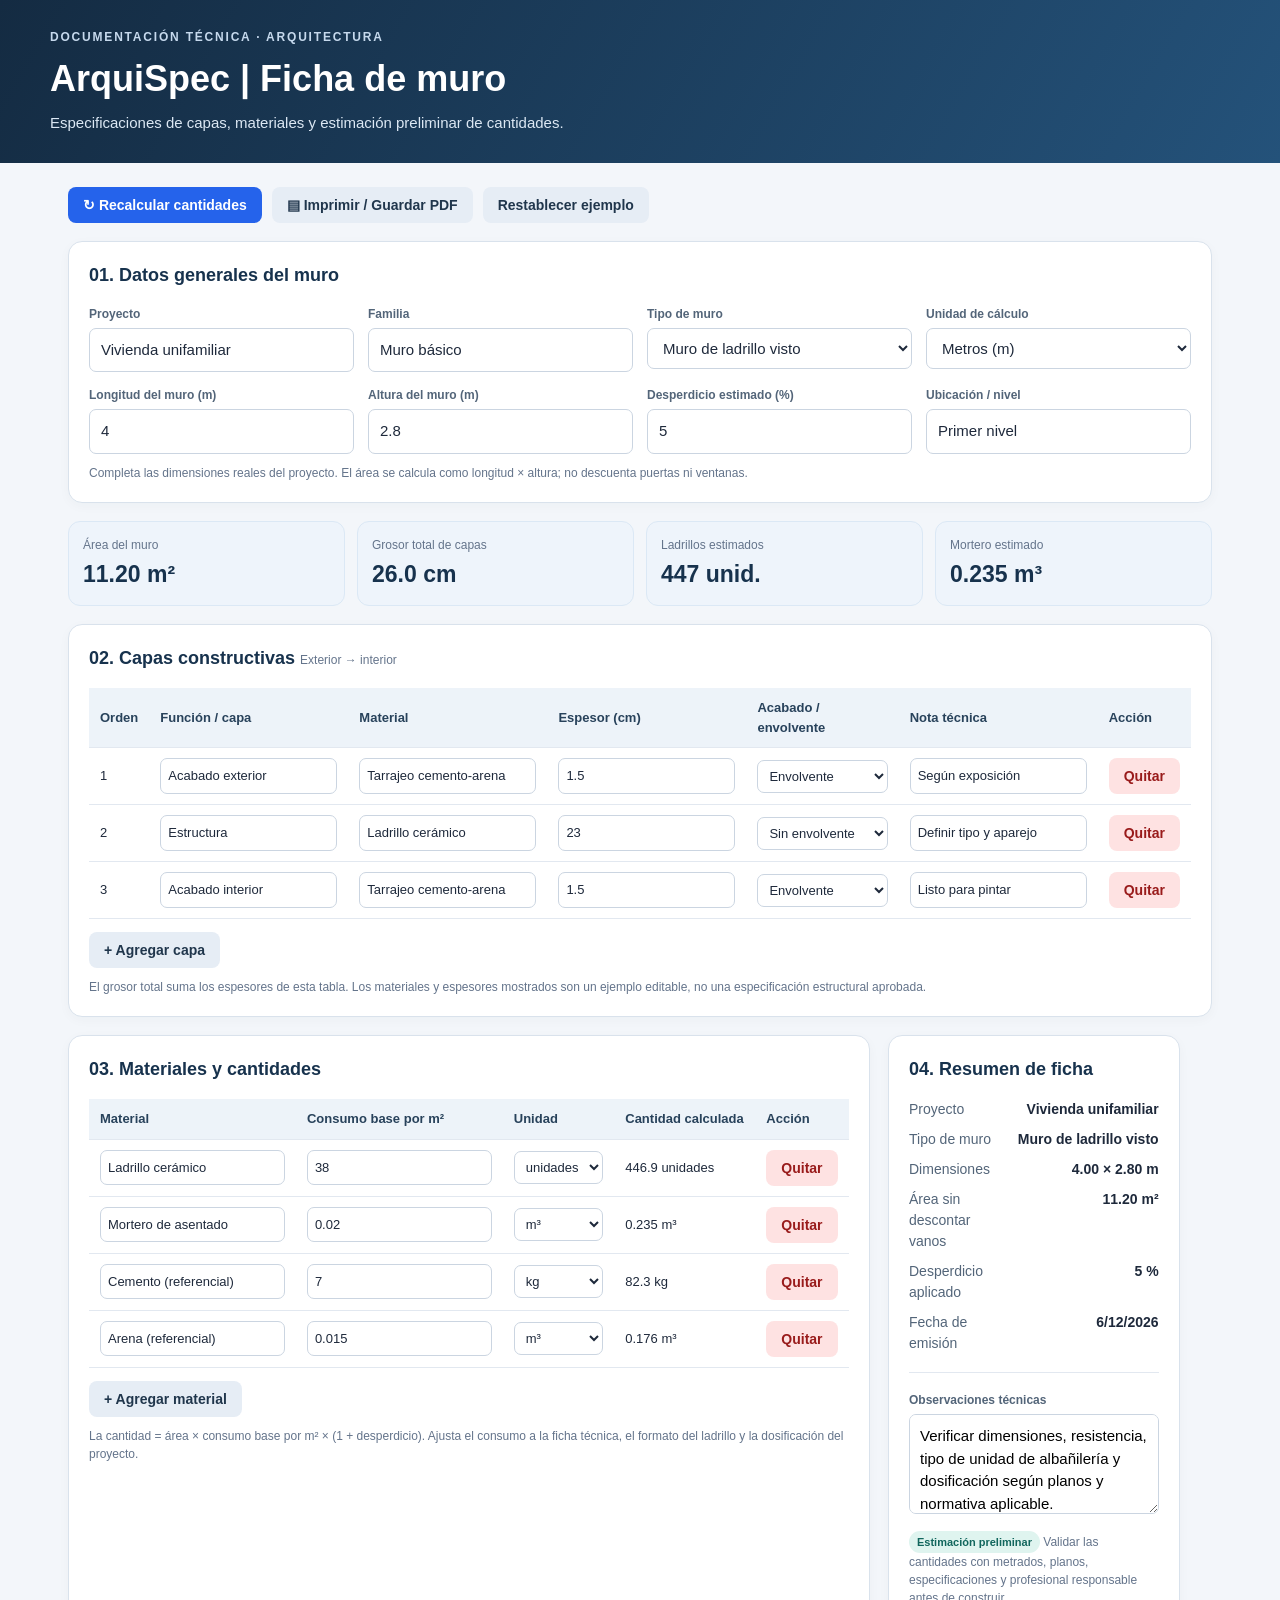
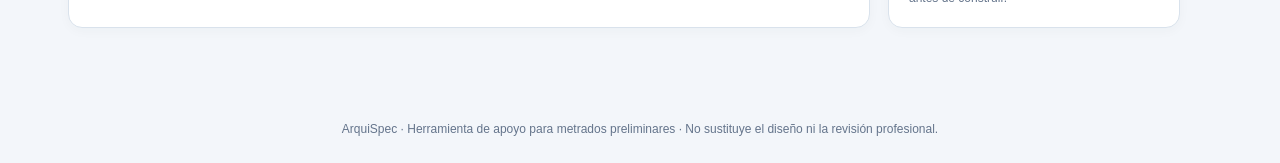
==== index.html @ f5bc6575 "index.html" ====
<!DOCTYPE html>
<html lang="es">
<head>
<meta charset="UTF-8">
<meta name="viewport" content="width=device-width, initial-scale=1.0">
<title>Ficha técnica de muros | ArquiSpec</title>
<style>
:root{--navy:#17324d;--blue:#2563eb;--pale:#eef4fb;--line:#d9e2ec;--ink:#1e293b;--muted:#64748b;--white:#fff;--green:#0f766e}
*{box-sizing:border-box}body{margin:0;background:#f3f6fa;color:var(--ink);font:15px/1.5 "Segoe UI",Arial,sans-serif}
header{background:linear-gradient(120deg,#142b42,#24527a);color:white;padding:28px max(22px,calc((100% - 1180px)/2));}
header .eyebrow{letter-spacing:.15em;text-transform:uppercase;font-size:12px;color:#c6d9ed;font-weight:700}
header h1{margin:6px 0;font-size:clamp(25px,4vw,36px)}header p{margin:0;color:#dce8f4}
main{max-width:1180px;margin:24px auto;padding:0 18px 40px}
.toolbar{display:flex;flex-wrap:wrap;gap:10px;margin-bottom:18px}
button{border:0;border-radius:8px;padding:10px 15px;font-weight:650;cursor:pointer;font-size:14px}
.primary{background:var(--blue);color:white}.secondary{background:#e6edf5;color:#20364c}.danger{background:#fee2e2;color:#991b1b}.toolbar button:hover{filter:brightness(.96)}
.panel{background:white;border:1px solid var(--line);border-radius:14px;padding:20px;margin-bottom:18px;box-shadow:0 3px 12px #18324d08}
.panel h2{font-size:18px;margin:0 0 16px;color:var(--navy)}.panel h2 small{font-size:12px;color:var(--muted);font-weight:500}
.fields{display:grid;grid-template-columns:repeat(4,minmax(0,1fr));gap:14px}
label{display:block;font-size:12px;font-weight:700;color:#536579;margin-bottom:5px}
input,select{width:100%;padding:10px 11px;border:1px solid #cbd5e1;border-radius:7px;background:white;color:var(--ink);font:inherit}
input:focus,select:focus{outline:2px solid #bfdbfe;border-color:var(--blue)}
.stats{display:grid;grid-template-columns:repeat(4,1fr);gap:12px;margin-bottom:18px}
.stat{background:var(--pale);border:1px solid #dbe8f5;border-radius:12px;padding:14px}.stat span{display:block;color:var(--muted);font-size:12px}.stat strong{display:block;font-size:23px;color:var(--navy);margin-top:3px}
.table-wrap{overflow-x:auto}table{border-collapse:collapse;width:100%;min-width:760px;font-size:13px}th{background:#edf3f9;color:#28425b;text-align:left;font-weight:700}th,td{padding:10px 11px;border-bottom:1px solid #e2e8f0;vertical-align:middle}tbody tr:hover{background:#f8fbff}td input,td select{min-width:85px;padding:7px;font-size:13px}.table-actions{display:flex;gap:8px;flex-wrap:wrap;margin-top:13px}
.note{font-size:12px;color:var(--muted);margin:10px 0 0}.tag{display:inline-block;border-radius:20px;background:#dff4ef;color:#11665d;padding:3px 8px;font-size:11px;font-weight:700}
.split{display:grid;grid-template-columns:1.1fr .9fr;gap:18px}.summary-list{display:grid;grid-template-columns:1fr auto;gap:9px 14px;font-size:14px}.summary-list div:nth-child(odd){color:#536579}.summary-list div:nth-child(even){font-weight:700;text-align:right}
footer{text-align:center;color:var(--muted);font-size:12px;padding:10px 0 25px}
@media(max-width:850px){.fields{grid-template-columns:repeat(2,minmax(0,1fr))}.stats{grid-template-columns:repeat(2,1fr)}.split{grid-template-columns:1fr}}
@media(max-width:480px){.fields{grid-template-columns:1fr}.panel{padding:15px}.stats{gap:8px}.stat strong{font-size:20px}}
@media print{body{background:white}.toolbar,.table-actions,.no-print,footer{display:none!important}main{margin:0;max-width:none;padding:0}.panel{box-shadow:none;break-inside:avoid;border-color:#bbb}.stats{grid-template-columns:repeat(4,1fr)}header{background:#17324d!important;-webkit-print-color-adjust:exact;print-color-adjust:exact}input,select{border:0;padding:0;appearance:none}.table-wrap{overflow:visible}table{min-width:0;font-size:10px}th,td{padding:6px}}
</style>
</head>
<body>
<header>
  <div class="eyebrow">Documentación técnica · Arquitectura</div>
  <h1>ArquiSpec | Ficha de muro</h1>
  <p>Especificaciones de capas, materiales y estimación preliminar de cantidades.</p>
</header>
<main>
  <div class="toolbar">
    <button class="primary" onclick="calcular()">↻ Recalcular cantidades</button>
    <button class="secondary" onclick="window.print()">▤ Imprimir / Guardar PDF</button>
    <button class="secondary" onclick="restablecer()">Restablecer ejemplo</button>
  </div>
  <section class="panel">
    <h2>01. Datos generales del muro</h2>
    <div class="fields">
      <div><label for="proyecto">Proyecto</label><input id="proyecto" value="Vivienda unifamiliar"></div>
      <div><label for="familia">Familia</label><input id="familia" value="Muro básico"></div>
      <div><label for="tipo">Tipo de muro</label><select id="tipo"><option>Muro de ladrillo visto</option><option>Muro de albañilería tarrajeado</option><option>Tabique interior</option><option>Muro de concreto armado</option><option>Drywall</option></select></div>
      <div><label for="unidad">Unidad de cálculo</label><select id="unidad"><option value="m">Metros (m)</option></select></div>
      <div><label for="largo">Longitud del muro (m)</label><input id="largo" type="number" min="0.1" step="0.1" value="4"></div>
      <div><label for="altura">Altura del muro (m)</label><input id="altura" type="number" min="0.1" step="0.1" value="2.8"></div>
      <div><label for="desperdicio">Desperdicio estimado (%)</label><input id="desperdicio" type="number" min="0" max="50" step="1" value="5"></div>
      <div><label for="ubicacion">Ubicación / nivel</label><input id="ubicacion" value="Primer nivel"></div>
    </div>
    <p class="note">Completa las dimensiones reales del proyecto. El área se calcula como longitud × altura; no descuenta puertas ni ventanas.</p>
  </section>
  <div class="stats">
    <div class="stat"><span>Área del muro</span><strong id="area">11.20 m²</strong></div>
    <div class="stat"><span>Grosor total de capas</span><strong id="grosor">26.0 cm</strong></div>
    <div class="stat"><span>Ladrillos estimados</span><strong id="ladrillos">— unid.</strong></div>
    <div class="stat"><span>Mortero estimado</span><strong id="mortero">— m³</strong></div>
  </div>
  <section class="panel">
    <h2>02. Capas constructivas <small>Exterior → interior</small></h2>
    <div class="table-wrap"><table id="capas">
      <thead><tr><th>Orden</th><th>Función / capa</th><th>Material</th><th>Espesor (cm)</th><th>Acabado / envolvente</th><th>Nota técnica</th><th class="no-print">Acción</th></tr></thead>
      <tbody>
        <tr><td>1</td><td><input value="Acabado exterior"></td><td><input value="Tarrajeo cemento-arena"></td><td><input class="espesor" type="number" min="0" step="0.1" value="1.5"></td><td><select><option>Envolvente</option><option>Sin envolvente</option></select></td><td><input value="Según exposición"></td><td class="no-print"><button class="danger" onclick="eliminarFila(this)">Quitar</button></td></tr>
        <tr><td>2</td><td><input value="Estructura"></td><td><input value="Ladrillo cerámico"></td><td><input class="espesor" type="number" min="0" step="0.1" value="23"></td><td><select><option>Sin envolvente</option><option>Envolvente</option></select></td><td><input value="Definir tipo y aparejo"></td><td class="no-print"><button class="danger" onclick="eliminarFila(this)">Quitar</button></td></tr>
        <tr><td>3</td><td><input value="Acabado interior"></td><td><input value="Tarrajeo cemento-arena"></td><td><input class="espesor" type="number" min="0" step="0.1" value="1.5"></td><td><select><option>Envolvente</option><option>Sin envolvente</option></select></td><td><input value="Listo para pintar"></td><td class="no-print"><button class="danger" onclick="eliminarFila(this)">Quitar</button></td></tr>
      </tbody>
    </table></div>
    <div class="table-actions no-print"><button class="secondary" onclick="agregarCapa()">+ Agregar capa</button></div>
    <p class="note">El grosor total suma los espesores de esta tabla. Los materiales y espesores mostrados son un ejemplo editable, no una especificación estructural aprobada.</p>
  </section>
  <div class="split">
    <section class="panel">
      <h2>03. Materiales y cantidades</h2>
      <div class="table-wrap"><table id="materiales">
        <thead><tr><th>Material</th><th>Consumo base por m²</th><th>Unidad</th><th>Cantidad calculada</th><th class="no-print">Acción</th></tr></thead>
        <tbody>
          <tr><td><input value="Ladrillo cerámico"></td><td><input class="consumo" type="number" min="0" step="0.1" value="38"></td><td><select><option>unidades</option><option>kg</option><option>bolsas</option><option>m³</option><option>litros</option></select></td><td class="cantidad">—</td><td class="no-print"><button class="danger" onclick="eliminarFila(this)">Quitar</button></td></tr>
          <tr><td><input value="Mortero de asentado"></td><td><input class="consumo" type="number" min="0" step="0.001" value="0.02"></td><td><select><option>m³</option><option>kg</option><option>bolsas</option><option>litros</option><option>unidades</option></select></td><td class="cantidad">—</td><td class="no-print"><button class="danger" onclick="eliminarFila(this)">Quitar</button></td></tr>
          <tr><td><input value="Cemento (referencial)"></td><td><input class="consumo" type="number" min="0" step="0.1" value="7"></td><td><select><option>kg</option><option>bolsas</option><option>m³</option><option>litros</option><option>unidades</option></select></td><td class="cantidad">—</td><td class="no-print"><button class="danger" onclick="eliminarFila(this)">Quitar</button></td></tr>
          <tr><td><input value="Arena (referencial)"></td><td><input class="consumo" type="number" min="0" step="0.001" value="0.015"></td><td><select><option>m³</option><option>kg</option><option>bolsas</option><option>litros</option><option>unidades</option></select></td><td class="cantidad">—</td><td class="no-print"><button class="danger" onclick="eliminarFila(this)">Quitar</button></td></tr>
        </tbody>
      </table></div>
      <div class="table-actions no-print"><button class="secondary" onclick="agregarMaterial()">+ Agregar material</button></div>
      <p class="note">La cantidad = área × consumo base por m² × (1 + desperdicio). Ajusta el consumo a la ficha técnica, el formato del ladrillo y la dosificación del proyecto.</p>
    </section>
    <section class="panel">
      <h2>04. Resumen de ficha</h2>
      <div class="summary-list">
        <div>Proyecto</div><div id="resProyecto">Vivienda unifamiliar</div>
        <div>Tipo de muro</div><div id="resTipo">Muro de ladrillo visto</div>
        <div>Dimensiones</div><div id="resDim">4.00 × 2.80 m</div>
        <div>Área sin descontar vanos</div><div id="resArea">11.20 m²</div>
        <div>Desperdicio aplicado</div><div id="resDesperdicio">5 %</div>
        <div>Fecha de emisión</div><div id="fecha"></div>
      </div>
      <hr style="border:0;border-top:1px solid #e2e8f0;margin:18px 0">
      <label for="observaciones">Observaciones técnicas</label>
      <textarea id="observaciones" style="width:100%;min-height:100px;padding:10px;border:1px solid #cbd5e1;border-radius:7px;font:inherit" placeholder="Normativa aplicable, resistencia, juntas, acabado, detalles...">Verificar dimensiones, resistencia, tipo de unidad de albañilería y dosificación según planos y normativa aplicable.</textarea>
      <p class="note"><span class="tag">Estimación preliminar</span> Validar las cantidades con metrados, planos, especificaciones y profesional responsable antes de construir.</p>
    </section>
  </div>
</main>
<footer>ArquiSpec · Herramienta de apoyo para metrados preliminares · No sustituye el diseño ni la revisión profesional.</footer>
<script>
function num(id){return Math.max(0,Number(document.getElementById(id).value)||0)}
function fmt(n,d=2){return n.toLocaleString('es-PE',{minimumFractionDigits:d,maximumFractionDigits:d})}
function calcular(){
 const area=num('largo')*num('altura'), desperdicio=num('desperdicio')/100;
 let grosor=0;document.querySelectorAll('#capas .espesor').forEach(e=>grosor+=Math.max(0,Number(e.value)||0));
 document.getElementById('area').textContent=fmt(area)+' m²';
 document.getElementById('grosor').textContent=fmt(grosor,1)+' cm';
 document.querySelectorAll('#materiales tbody tr').forEach(tr=>{
   const consumo=Math.max(0,Number(tr.querySelector('.consumo')?.value)||0);
   const cantidad=area*consumo*(1+desperdicio);
   tr.querySelector('.cantidad').textContent=fmt(cantidad,consumo<1?3:1)+' '+tr.querySelector('select').value;
 });
 const ladrillosRow=[...document.querySelectorAll('#materiales tbody tr')].find(tr=>/ladrillo/i.test(tr.querySelector('td input')?.value||''));
 const morteroRow=[...document.querySelectorAll('#materiales tbody tr')].find(tr=>/mortero/i.test(tr.querySelector('td input')?.value||''));
 document.getElementById('ladrillos').textContent=ladrillosRow?fmt(area*(Number(ladrillosRow.querySelector('.consumo').value)||0)*(1+desperdicio),0)+' unid.':'— unid.';
 document.getElementById('mortero').textContent=morteroRow?fmt(area*(Number(morteroRow.querySelector('.consumo').value)||0)*(1+desperdicio),3)+' m³':'— m³';
 document.getElementById('resProyecto').textContent=document.getElementById('proyecto').value||'—';
 document.getElementById('resTipo').textContent=document.getElementById('tipo').value;
 document.getElementById('resDim').textContent=fmt(num('largo'))+' × '+fmt(num('altura'))+' m';
 document.getElementById('resArea').textContent=fmt(area)+' m²';
 document.getElementById('resDesperdicio').textContent=fmt(desperdicio*100,0)+' %';
 renumerar();
}
function renumerar(){document.querySelectorAll('#capas tbody tr').forEach((tr,i)=>tr.cells[0].textContent=i+1)}
function eliminarFila(btn){const tr=btn.closest('tr');const tbody=tr.parentElement;if(tbody.rows.length>1){tr.remove();calcular()}else alert('Debe quedar al menos una fila.')}
function agregarCapa(){
 const tr=document.createElement('tr');
 tr.innerHTML='<td></td><td><input value="Nueva capa"></td><td><input value="Especificar material"></td><td><input class="espesor" type="number" min="0" step="0.1" value="1"></td><td><select><option>Sin envolvente</option><option>Envolvente</option></select></td><td><input value="Añadir observación"></td><td class="no-print"><button class="danger" onclick="eliminarFila(this)">Quitar</button></td>';
 document.querySelector('#capas tbody').appendChild(tr);calcular()
}
function agregarMaterial(){
 const tr=document.createElement('tr');
 tr.innerHTML='<td><input value="Nuevo material"></td><td><input class="consumo" type="number" min="0" step="0.001" value="0"></td><td><select><option>unidades</option><option>kg</option><option>bolsas</option><option>m³</option><option>litros</option></select></td><td class="cantidad">—</td><td class="no-print"><button class="danger" onclick="eliminarFila(this)">Quitar</button></td>';
 document.querySelector('#materiales tbody').appendChild(tr);calcular()
}
function restablecer(){if(confirm('¿Restablecer los valores iniciales de esta ficha?'))location.reload()}
document.querySelectorAll('input,select,textarea').forEach(el=>el.addEventListener('input',calcular));
document.getElementById('fecha').textContent=new Date().toLocaleDateString('es-PE');
calcular();
</script>
</body>
</html>
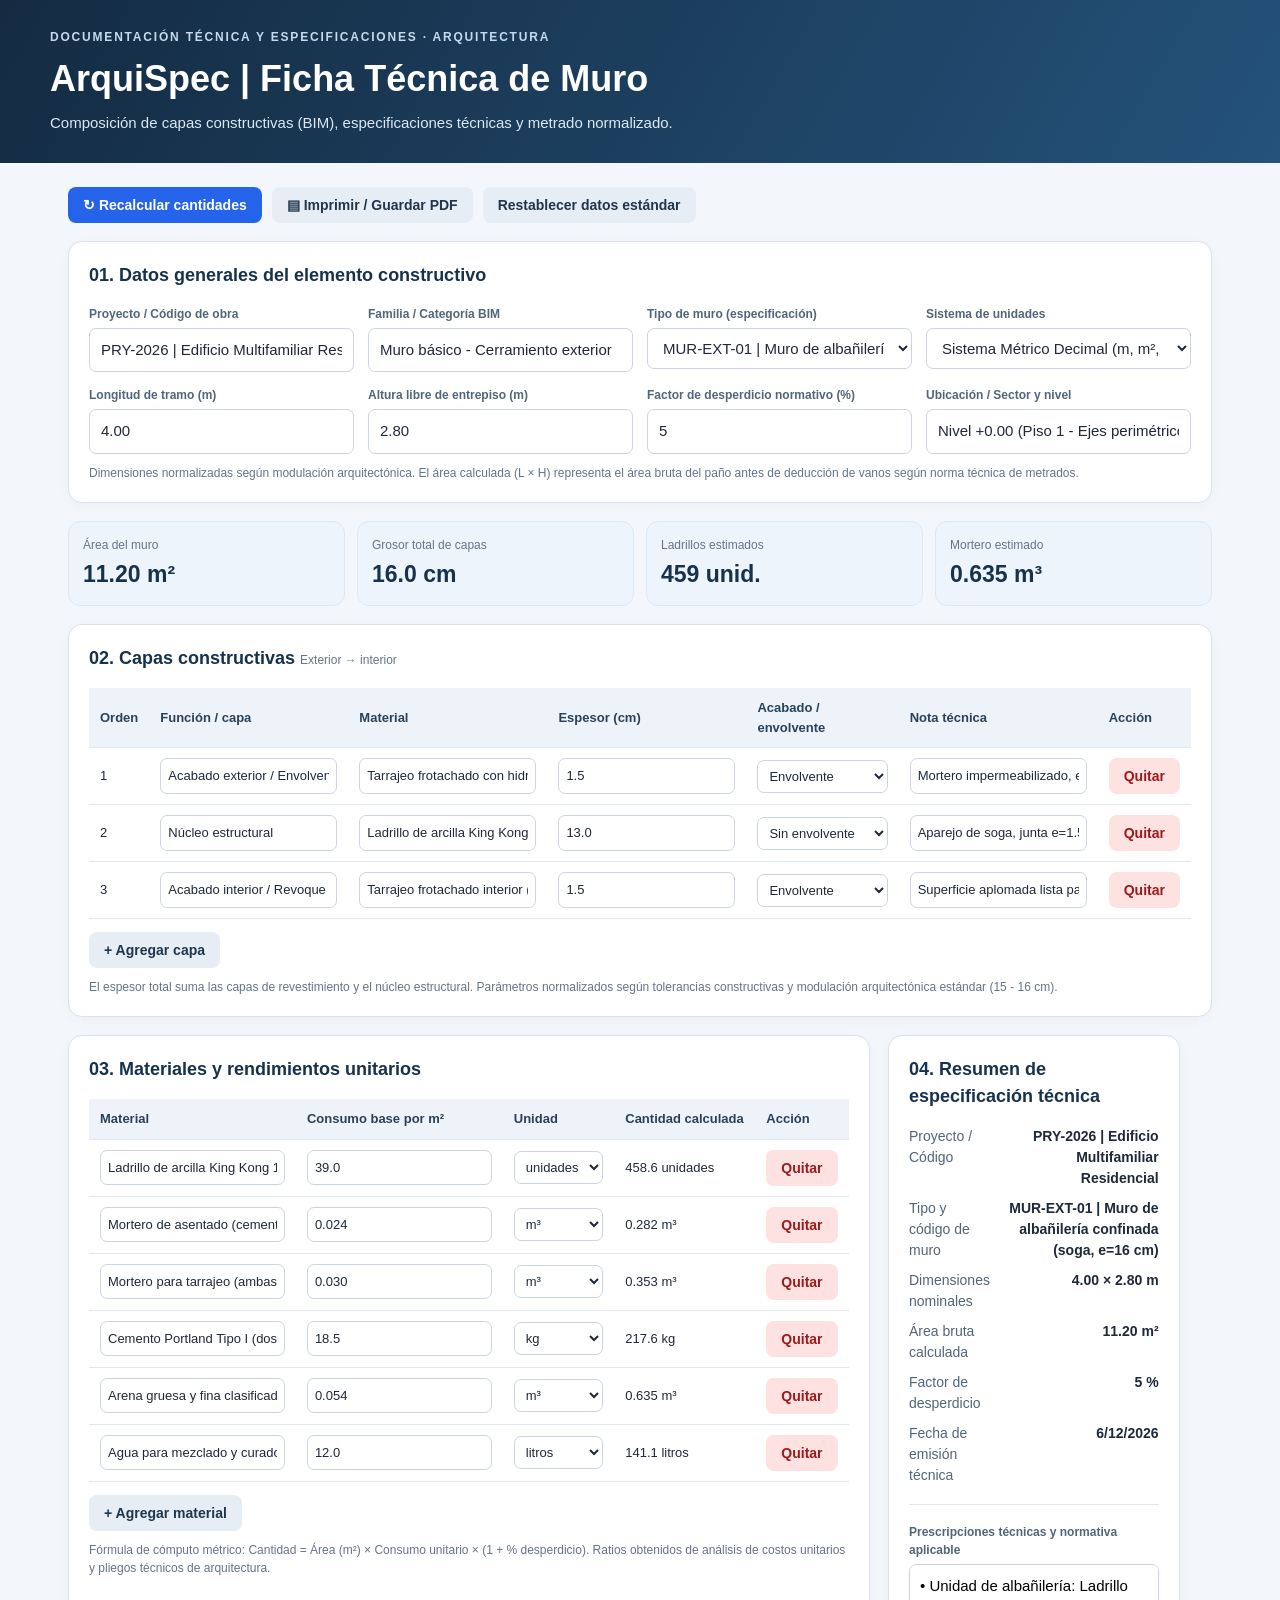
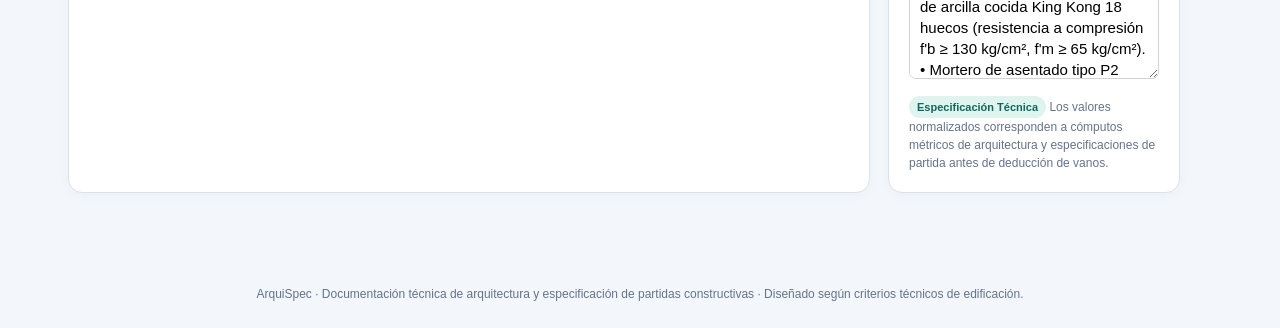
==== commit 9c07a05c: "Add files via upload" ====
--- a/index.html
+++ b/index.html
@@ -3,7 +3,7 @@
 <head>
 <meta charset="UTF-8">
 <meta name="viewport" content="width=device-width, initial-scale=1.0">
-<title>Ficha técnica de muros | ArquiSpec</title>
+<title>Ficha Técnica de Muros | ArquiSpec</title>
 <style>
 :root{--navy:#17324d;--blue:#2563eb;--pale:#eef4fb;--line:#d9e2ec;--ink:#1e293b;--muted:#64748b;--white:#fff;--green:#0f766e}
 *{box-sizing:border-box}body{margin:0;background:#f3f6fa;color:var(--ink);font:15px/1.5 "Segoe UI",Arial,sans-serif}
@@ -33,82 +33,95 @@
 </head>
 <body>
 <header>
-  <div class="eyebrow">Documentación técnica · Arquitectura</div>
-  <h1>ArquiSpec | Ficha de muro</h1>
-  <p>Especificaciones de capas, materiales y estimación preliminar de cantidades.</p>
+  <div class="eyebrow">Documentación técnica y especificaciones · Arquitectura</div>
+  <h1>ArquiSpec | Ficha Técnica de Muro</h1>
+  <p>Composición de capas constructivas (BIM), especificaciones técnicas y metrado normalizado.</p>
 </header>
 <main>
   <div class="toolbar">
     <button class="primary" onclick="calcular()">↻ Recalcular cantidades</button>
     <button class="secondary" onclick="window.print()">▤ Imprimir / Guardar PDF</button>
-    <button class="secondary" onclick="restablecer()">Restablecer ejemplo</button>
+    <button class="secondary" onclick="restablecer()">Restablecer datos estándar</button>
   </div>
   <section class="panel">
-    <h2>01. Datos generales del muro</h2>
+    <h2>01. Datos generales del elemento constructivo</h2>
     <div class="fields">
-      <div><label for="proyecto">Proyecto</label><input id="proyecto" value="Vivienda unifamiliar"></div>
-      <div><label for="familia">Familia</label><input id="familia" value="Muro básico"></div>
-      <div><label for="tipo">Tipo de muro</label><select id="tipo"><option>Muro de ladrillo visto</option><option>Muro de albañilería tarrajeado</option><option>Tabique interior</option><option>Muro de concreto armado</option><option>Drywall</option></select></div>
-      <div><label for="unidad">Unidad de cálculo</label><select id="unidad"><option value="m">Metros (m)</option></select></div>
-      <div><label for="largo">Longitud del muro (m)</label><input id="largo" type="number" min="0.1" step="0.1" value="4"></div>
-      <div><label for="altura">Altura del muro (m)</label><input id="altura" type="number" min="0.1" step="0.1" value="2.8"></div>
-      <div><label for="desperdicio">Desperdicio estimado (%)</label><input id="desperdicio" type="number" min="0" max="50" step="1" value="5"></div>
-      <div><label for="ubicacion">Ubicación / nivel</label><input id="ubicacion" value="Primer nivel"></div>
+      <div><label for="proyecto">Proyecto / Código de obra</label><input id="proyecto" value="PRY-2026 | Edificio Multifamiliar Residencial"></div>
+      <div><label for="familia">Familia / Categoría BIM</label><input id="familia" value="Muro básico - Cerramiento exterior"></div>
+      <div><label for="tipo">Tipo de muro (especificación)</label><select id="tipo">
+        <option value="MUR-EXT-01 | Muro de albañilería confinada (soga, e=16 cm)" selected>MUR-EXT-01 | Muro de albañilería confinada (soga, e=16 cm)</option>
+        <option value="MUR-EXT-02 | Muro de albañilería confinada (cabeza, e=27 cm)">MUR-EXT-02 | Muro de albañilería confinada (cabeza, e=27 cm)</option>
+        <option value="MUR-INT-01 | Tabique interior tarrajeado (soga, e=15 cm)">MUR-INT-01 | Tabique interior tarrajeado (soga, e=15 cm)</option>
+        <option value="MUR-DRY-01 | Tabique Drywall doble placa ST (e=10 cm)">MUR-DRY-01 | Tabique Drywall doble placa ST (e=10 cm)</option>
+        <option value="MUR-CON-01 | Placa de concreto armado estructural (e=20 cm)">MUR-CON-01 | Placa de concreto armado estructural (e=20 cm)</option>
+        <option value="MUR-CAR-01 | Muro perimétrico caravista (e=15 cm)">MUR-CAR-01 | Muro perimétrico caravista (e=15 cm)</option>
+      </select></div>
+      <div><label for="unidad">Sistema de unidades</label><select id="unidad"><option value="m">Sistema Métrico Decimal (m, m², m³)</option></select></div>
+      <div><label for="largo">Longitud de tramo (m)</label><input id="largo" type="number" min="0.1" step="0.1" value="4.00"></div>
+      <div><label for="altura">Altura libre de entrepiso (m)</label><input id="altura" type="number" min="0.1" step="0.1" value="2.80"></div>
+      <div><label for="desperdicio">Factor de desperdicio normativo (%)</label><input id="desperdicio" type="number" min="0" max="50" step="1" value="5"></div>
+      <div><label for="ubicacion">Ubicación / Sector y nivel</label><input id="ubicacion" value="Nivel +0.00 (Piso 1 - Ejes perimétricos A-B / 1-4)"></div>
     </div>
-    <p class="note">Completa las dimensiones reales del proyecto. El área se calcula como longitud × altura; no descuenta puertas ni ventanas.</p>
+    <p class="note">Dimensiones normalizadas según modulación arquitectónica. El área calculada (L × H) representa el área bruta del paño antes de deducción de vanos según norma técnica de metrados.</p>
   </section>
   <div class="stats">
     <div class="stat"><span>Área del muro</span><strong id="area">11.20 m²</strong></div>
-    <div class="stat"><span>Grosor total de capas</span><strong id="grosor">26.0 cm</strong></div>
-    <div class="stat"><span>Ladrillos estimados</span><strong id="ladrillos">— unid.</strong></div>
-    <div class="stat"><span>Mortero estimado</span><strong id="mortero">— m³</strong></div>
+    <div class="stat"><span>Grosor total de capas</span><strong id="grosor">16.0 cm</strong></div>
+    <div class="stat"><span>Ladrillos estimados</span><strong id="ladrillos">459 unid.</strong></div>
+    <div class="stat"><span>Mortero estimado</span><strong id="mortero">0.635 m³</strong></div>
   </div>
   <section class="panel">
     <h2>02. Capas constructivas <small>Exterior → interior</small></h2>
     <div class="table-wrap"><table id="capas">
       <thead><tr><th>Orden</th><th>Función / capa</th><th>Material</th><th>Espesor (cm)</th><th>Acabado / envolvente</th><th>Nota técnica</th><th class="no-print">Acción</th></tr></thead>
       <tbody>
-        <tr><td>1</td><td><input value="Acabado exterior"></td><td><input value="Tarrajeo cemento-arena"></td><td><input class="espesor" type="number" min="0" step="0.1" value="1.5"></td><td><select><option>Envolvente</option><option>Sin envolvente</option></select></td><td><input value="Según exposición"></td><td class="no-print"><button class="danger" onclick="eliminarFila(this)">Quitar</button></td></tr>
-        <tr><td>2</td><td><input value="Estructura"></td><td><input value="Ladrillo cerámico"></td><td><input class="espesor" type="number" min="0" step="0.1" value="23"></td><td><select><option>Sin envolvente</option><option>Envolvente</option></select></td><td><input value="Definir tipo y aparejo"></td><td class="no-print"><button class="danger" onclick="eliminarFila(this)">Quitar</button></td></tr>
-        <tr><td>3</td><td><input value="Acabado interior"></td><td><input value="Tarrajeo cemento-arena"></td><td><input class="espesor" type="number" min="0" step="0.1" value="1.5"></td><td><select><option>Envolvente</option><option>Sin envolvente</option></select></td><td><input value="Listo para pintar"></td><td class="no-print"><button class="danger" onclick="eliminarFila(this)">Quitar</button></td></tr>
+        <tr><td>1</td><td><input value="Acabado exterior / Envolvente"></td><td><input value="Tarrajeo frotachado con hidrófugo (1:4)"></td><td><input class="espesor" type="number" min="0" step="0.1" value="1.5"></td><td><select><option selected>Envolvente</option><option>Sin envolvente</option></select></td><td><input value="Mortero impermeabilizado, e=1.5 cm"></td><td class="no-print"><button class="danger" onclick="eliminarFila(this)">Quitar</button></td></tr>
+        <tr><td>2</td><td><input value="Núcleo estructural"></td><td><input value="Ladrillo de arcilla King Kong 18H (9×13×24)"></td><td><input class="espesor" type="number" min="0" step="0.1" value="13.0"></td><td><select><option selected>Sin envolvente</option><option>Envolvente</option></select></td><td><input value="Aparejo de soga, junta e=1.5 cm (NTE E.070)"></td><td class="no-print"><button class="danger" onclick="eliminarFila(this)">Quitar</button></td></tr>
+        <tr><td>3</td><td><input value="Acabado interior / Revoque"></td><td><input value="Tarrajeo frotachado interior (1:5)"></td><td><input class="espesor" type="number" min="0" step="0.1" value="1.5"></td><td><select><option selected>Envolvente</option><option>Sin envolvente</option></select></td><td><input value="Superficie aplomada lista para empaste"></td><td class="no-print"><button class="danger" onclick="eliminarFila(this)">Quitar</button></td></tr>
       </tbody>
     </table></div>
     <div class="table-actions no-print"><button class="secondary" onclick="agregarCapa()">+ Agregar capa</button></div>
-    <p class="note">El grosor total suma los espesores de esta tabla. Los materiales y espesores mostrados son un ejemplo editable, no una especificación estructural aprobada.</p>
+    <p class="note">El espesor total suma las capas de revestimiento y el núcleo estructural. Parámetros normalizados según tolerancias constructivas y modulación arquitectónica estándar (15 - 16 cm).</p>
   </section>
   <div class="split">
     <section class="panel">
-      <h2>03. Materiales y cantidades</h2>
+      <h2>03. Materiales y rendimientos unitarios</h2>
       <div class="table-wrap"><table id="materiales">
         <thead><tr><th>Material</th><th>Consumo base por m²</th><th>Unidad</th><th>Cantidad calculada</th><th class="no-print">Acción</th></tr></thead>
         <tbody>
-          <tr><td><input value="Ladrillo cerámico"></td><td><input class="consumo" type="number" min="0" step="0.1" value="38"></td><td><select><option>unidades</option><option>kg</option><option>bolsas</option><option>m³</option><option>litros</option></select></td><td class="cantidad">—</td><td class="no-print"><button class="danger" onclick="eliminarFila(this)">Quitar</button></td></tr>
-          <tr><td><input value="Mortero de asentado"></td><td><input class="consumo" type="number" min="0" step="0.001" value="0.02"></td><td><select><option>m³</option><option>kg</option><option>bolsas</option><option>litros</option><option>unidades</option></select></td><td class="cantidad">—</td><td class="no-print"><button class="danger" onclick="eliminarFila(this)">Quitar</button></td></tr>
-          <tr><td><input value="Cemento (referencial)"></td><td><input class="consumo" type="number" min="0" step="0.1" value="7"></td><td><select><option>kg</option><option>bolsas</option><option>m³</option><option>litros</option><option>unidades</option></select></td><td class="cantidad">—</td><td class="no-print"><button class="danger" onclick="eliminarFila(this)">Quitar</button></td></tr>
-          <tr><td><input value="Arena (referencial)"></td><td><input class="consumo" type="number" min="0" step="0.001" value="0.015"></td><td><select><option>m³</option><option>kg</option><option>bolsas</option><option>litros</option><option>unidades</option></select></td><td class="cantidad">—</td><td class="no-print"><button class="danger" onclick="eliminarFila(this)">Quitar</button></td></tr>
+          <tr><td><input value="Ladrillo de arcilla King Kong 18H (9×13×24 cm)"></td><td><input class="consumo" type="number" min="0" step="0.1" value="39.0"></td><td><select><option selected>unidades</option><option>kg</option><option>bolsas</option><option>m³</option><option>litros</option></select></td><td class="cantidad">—</td><td class="no-print"><button class="danger" onclick="eliminarFila(this)">Quitar</button></td></tr>
+          <tr><td><input value="Mortero de asentado (cemento-arena 1:4)"></td><td><input class="consumo" type="number" min="0" step="0.001" value="0.024"></td><td><select><option selected>m³</option><option>kg</option><option>bolsas</option><option>litros</option><option>unidades</option></select></td><td class="cantidad">—</td><td class="no-print"><button class="danger" onclick="eliminarFila(this)">Quitar</button></td></tr>
+          <tr><td><input value="Mortero para tarrajeo (ambas caras, e=1.5 cm)"></td><td><input class="consumo" type="number" min="0" step="0.001" value="0.030"></td><td><select><option selected>m³</option><option>kg</option><option>bolsas</option><option>litros</option><option>unidades</option></select></td><td class="cantidad">—</td><td class="no-print"><button class="danger" onclick="eliminarFila(this)">Quitar</button></td></tr>
+          <tr><td><input value="Cemento Portland Tipo I (dosificación combinada)"></td><td><input class="consumo" type="number" min="0" step="0.1" value="18.5"></td><td><select><option selected>kg</option><option>bolsas</option><option>m³</option><option>litros</option><option>unidades</option></select></td><td class="cantidad">—</td><td class="no-print"><button class="danger" onclick="eliminarFila(this)">Quitar</button></td></tr>
+          <tr><td><input value="Arena gruesa y fina clasificada"></td><td><input class="consumo" type="number" min="0" step="0.001" value="0.054"></td><td><select><option selected>m³</option><option>kg</option><option>bolsas</option><option>litros</option><option>unidades</option></select></td><td class="cantidad">—</td><td class="no-print"><button class="danger" onclick="eliminarFila(this)">Quitar</button></td></tr>
+          <tr><td><input value="Agua para mezclado y curado técnico"></td><td><input class="consumo" type="number" min="0" step="0.1" value="12.0"></td><td><select><option selected>litros</option><option>m³</option><option>kg</option><option>bolsas</option><option>unidades</option></select></td><td class="cantidad">—</td><td class="no-print"><button class="danger" onclick="eliminarFila(this)">Quitar</button></td></tr>
         </tbody>
       </table></div>
       <div class="table-actions no-print"><button class="secondary" onclick="agregarMaterial()">+ Agregar material</button></div>
-      <p class="note">La cantidad = área × consumo base por m² × (1 + desperdicio). Ajusta el consumo a la ficha técnica, el formato del ladrillo y la dosificación del proyecto.</p>
+      <p class="note">Fórmula de cómputo métrico: Cantidad = Área (m²) × Consumo unitario × (1 + % desperdicio). Ratios obtenidos de análisis de costos unitarios y pliegos técnicos de arquitectura.</p>
     </section>
     <section class="panel">
-      <h2>04. Resumen de ficha</h2>
+      <h2>04. Resumen de especificación técnica</h2>
       <div class="summary-list">
-        <div>Proyecto</div><div id="resProyecto">Vivienda unifamiliar</div>
-        <div>Tipo de muro</div><div id="resTipo">Muro de ladrillo visto</div>
-        <div>Dimensiones</div><div id="resDim">4.00 × 2.80 m</div>
-        <div>Área sin descontar vanos</div><div id="resArea">11.20 m²</div>
-        <div>Desperdicio aplicado</div><div id="resDesperdicio">5 %</div>
-        <div>Fecha de emisión</div><div id="fecha"></div>
+        <div>Proyecto / Código</div><div id="resProyecto">PRY-2026 | Edificio Multifamiliar Residencial</div>
+        <div>Tipo y código de muro</div><div id="resTipo">MUR-EXT-01 | Muro de albañilería confinada (soga, e=16 cm)</div>
+        <div>Dimensiones nominales</div><div id="resDim">4.00 × 2.80 m</div>
+        <div>Área bruta calculada</div><div id="resArea">11.20 m²</div>
+        <div>Factor de desperdicio</div><div id="resDesperdicio">5 %</div>
+        <div>Fecha de emisión técnica</div><div id="fecha"></div>
       </div>
       <hr style="border:0;border-top:1px solid #e2e8f0;margin:18px 0">
-      <label for="observaciones">Observaciones técnicas</label>
-      <textarea id="observaciones" style="width:100%;min-height:100px;padding:10px;border:1px solid #cbd5e1;border-radius:7px;font:inherit" placeholder="Normativa aplicable, resistencia, juntas, acabado, detalles...">Verificar dimensiones, resistencia, tipo de unidad de albañilería y dosificación según planos y normativa aplicable.</textarea>
-      <p class="note"><span class="tag">Estimación preliminar</span> Validar las cantidades con metrados, planos, especificaciones y profesional responsable antes de construir.</p>
+      <label for="observaciones">Prescripciones técnicas y normativa aplicable</label>
+      <textarea id="observaciones" style="width:100%;min-height:115px;padding:10px;border:1px solid #cbd5e1;border-radius:7px;font:inherit;line-height:1.4" placeholder="Normativa aplicable, resistencia, juntas, acabado, detalles...">• Unidad de albañilería: Ladrillo de arcilla cocida King Kong 18 huecos (resistencia a compresión f'b ≥ 130 kg/cm², f'm ≥ 65 kg/cm²).
+• Mortero de asentado tipo P2 (cemento:arena 1:4). Espesor uniforme de juntas horizontales y verticales: 10 a 15 mm.
+• Confinamiento: Anclaje y traslape a columnetas y vigas soleras según plano de estructuras E-01 y norma de albañilería.
+• Revoques: Tarrajeo exterior frotachado con hidrófugo e=1.5 cm; tarrajeo interior frotachado e=1.5 cm aplomado.
+• Curado: Riego continuo por aspersión durante un periodo mínimo de 7 días consecutivos.</textarea>
+      <p class="note"><span class="tag">Especificación Técnica</span> Los valores normalizados corresponden a cómputos métricos de arquitectura y especificaciones de partida antes de deducción de vanos.</p>
     </section>
   </div>
 </main>
-<footer>ArquiSpec · Herramienta de apoyo para metrados preliminares · No sustituye el diseño ni la revisión profesional.</footer>
+<footer>ArquiSpec · Documentación técnica de arquitectura y especificación de partidas constructivas · Diseñado según criterios técnicos de edificación.</footer>
 <script>
 function num(id){return Math.max(0,Number(document.getElementById(id).value)||0)}
 function fmt(n,d=2){return n.toLocaleString('es-PE',{minimumFractionDigits:d,maximumFractionDigits:d})}
@@ -123,9 +136,17 @@
    tr.querySelector('.cantidad').textContent=fmt(cantidad,consumo<1?3:1)+' '+tr.querySelector('select').value;
  });
  const ladrillosRow=[...document.querySelectorAll('#materiales tbody tr')].find(tr=>/ladrillo/i.test(tr.querySelector('td input')?.value||''));
- const morteroRow=[...document.querySelectorAll('#materiales tbody tr')].find(tr=>/mortero/i.test(tr.querySelector('td input')?.value||''));
+ const morteroRows=[...document.querySelectorAll('#materiales tbody tr')].filter(tr=>/mortero/i.test(tr.querySelector('td input')?.value||''));
  document.getElementById('ladrillos').textContent=ladrillosRow?fmt(area*(Number(ladrillosRow.querySelector('.consumo').value)||0)*(1+desperdicio),0)+' unid.':'— unid.';
- document.getElementById('mortero').textContent=morteroRow?fmt(area*(Number(morteroRow.querySelector('.consumo').value)||0)*(1+desperdicio),3)+' m³':'— m³';
+ if(morteroRows.length > 0){
+   const totalMorteroVol = morteroRows.reduce((acc, tr) => {
+     const unit = tr.querySelector('select')?.value;
+     return unit === 'm³' ? acc + area * (Number(tr.querySelector('.consumo')?.value) || 0) * (1 + desperdicio) : acc;
+   }, 0);
+   document.getElementById('mortero').textContent = fmt(totalMorteroVol, 3) + ' m³';
+ } else {
+   document.getElementById('mortero').textContent = '— m³';
+ }
  document.getElementById('resProyecto').textContent=document.getElementById('proyecto').value||'—';
  document.getElementById('resTipo').textContent=document.getElementById('tipo').value;
  document.getElementById('resDim').textContent=fmt(num('largo'))+' × '+fmt(num('altura'))+' m';
@@ -137,18 +158,18 @@
 function eliminarFila(btn){const tr=btn.closest('tr');const tbody=tr.parentElement;if(tbody.rows.length>1){tr.remove();calcular()}else alert('Debe quedar al menos una fila.')}
 function agregarCapa(){
  const tr=document.createElement('tr');
- tr.innerHTML='<td></td><td><input value="Nueva capa"></td><td><input value="Especificar material"></td><td><input class="espesor" type="number" min="0" step="0.1" value="1"></td><td><select><option>Sin envolvente</option><option>Envolvente</option></select></td><td><input value="Añadir observación"></td><td class="no-print"><button class="danger" onclick="eliminarFila(this)">Quitar</button></td>';
+ tr.innerHTML='<td></td><td><input value="Capa complementaria"></td><td><input value="Material arquitectónico"></td><td><input class="espesor" type="number" min="0" step="0.1" value="1.0"></td><td><select><option>Sin envolvente</option><option>Envolvente</option></select></td><td><input value="Especificación técnica de capa"></td><td class="no-print"><button class="danger" onclick="eliminarFila(this)">Quitar</button></td>';
  document.querySelector('#capas tbody').appendChild(tr);calcular()
 }
 function agregarMaterial(){
  const tr=document.createElement('tr');
- tr.innerHTML='<td><input value="Nuevo material"></td><td><input class="consumo" type="number" min="0" step="0.001" value="0"></td><td><select><option>unidades</option><option>kg</option><option>bolsas</option><option>m³</option><option>litros</option></select></td><td class="cantidad">—</td><td class="no-print"><button class="danger" onclick="eliminarFila(this)">Quitar</button></td>';
+ tr.innerHTML='<td><input value="Material de partida"></td><td><input class="consumo" type="number" min="0" step="0.001" value="1.0"></td><td><select><option>unidades</option><option>kg</option><option>bolsas</option><option>m³</option><option>litros</option></select></td><td class="cantidad">—</td><td class="no-print"><button class="danger" onclick="eliminarFila(this)">Quitar</button></td>';
  document.querySelector('#materiales tbody').appendChild(tr);calcular()
 }
-function restablecer(){if(confirm('¿Restablecer los valores iniciales de esta ficha?'))location.reload()}
+function restablecer(){if(confirm('¿Restablecer los valores estándar normalizados de esta ficha?'))location.reload()}
 document.querySelectorAll('input,select,textarea').forEach(el=>el.addEventListener('input',calcular));
 document.getElementById('fecha').textContent=new Date().toLocaleDateString('es-PE');
 calcular();
 </script>
 </body>
-</html>
+</html>
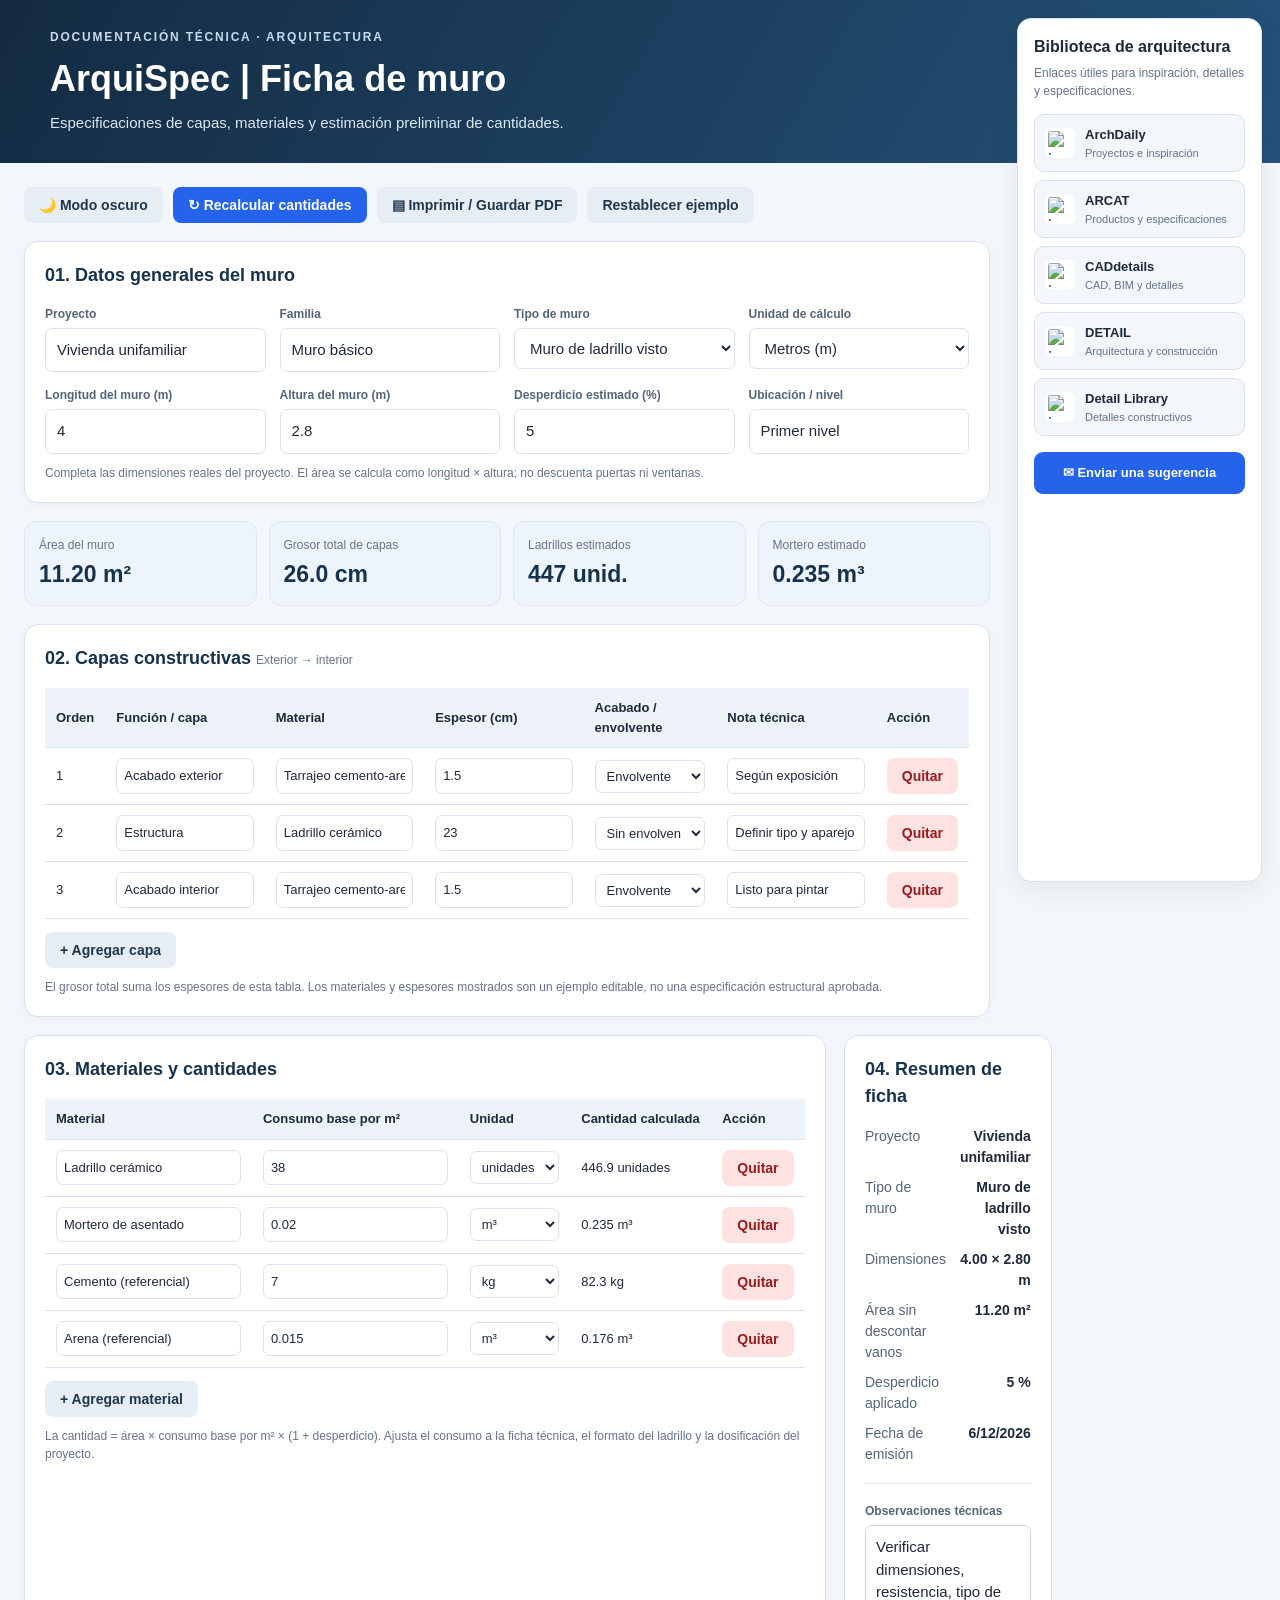
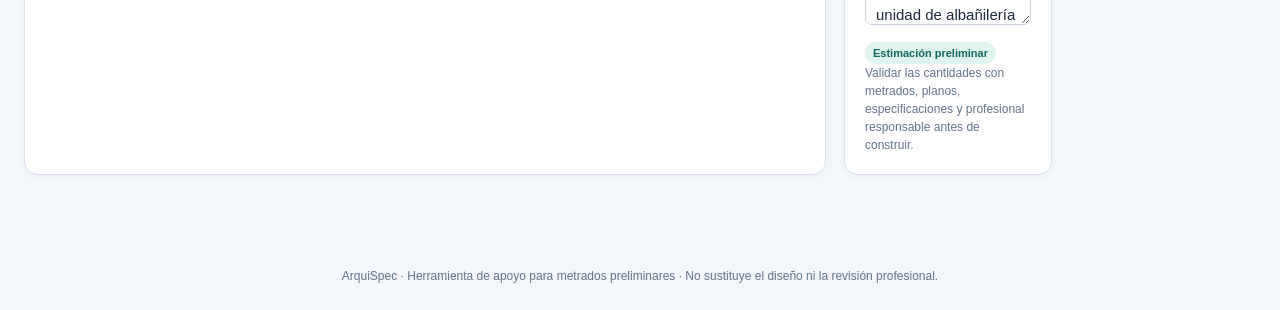
==== commit 76fc853b: "Add files via upload" ====
--- a/index.html
+++ b/index.html
@@ -3,7 +3,7 @@
 <head>
 <meta charset="UTF-8">
 <meta name="viewport" content="width=device-width, initial-scale=1.0">
-<title>Ficha Técnica de Muros | ArquiSpec</title>
+<title>Ficha técnica de muros | ArquiSpec</title>
 <style>
 :root{--navy:#17324d;--blue:#2563eb;--pale:#eef4fb;--line:#d9e2ec;--ink:#1e293b;--muted:#64748b;--white:#fff;--green:#0f766e}
 *{box-sizing:border-box}body{margin:0;background:#f3f6fa;color:var(--ink);font:15px/1.5 "Segoe UI",Arial,sans-serif}
@@ -29,99 +29,121 @@
 @media(max-width:850px){.fields{grid-template-columns:repeat(2,minmax(0,1fr))}.stats{grid-template-columns:repeat(2,1fr)}.split{grid-template-columns:1fr}}
 @media(max-width:480px){.fields{grid-template-columns:1fr}.panel{padding:15px}.stats{gap:8px}.stat strong{font-size:20px}}
 @media print{body{background:white}.toolbar,.table-actions,.no-print,footer{display:none!important}main{margin:0;max-width:none;padding:0}.panel{box-shadow:none;break-inside:avoid;border-color:#bbb}.stats{grid-template-columns:repeat(4,1fr)}header{background:#17324d!important;-webkit-print-color-adjust:exact;print-color-adjust:exact}input,select{border:0;padding:0;appearance:none}.table-wrap{overflow:visible}table{min-width:0;font-size:10px}th,td{padding:6px}}
+
+/* Barra lateral de recursos y temas */
+:root{--page:#f3f6fa;--panel:#ffffff;--text:#1e293b;--line:#d9e2ec;--tablehead:#edf3f9;--hover:#f8fbff;--field:#ffffff;--fieldtext:#1e293b}
+body{background:var(--page);color:var(--text);transition:background .2s,color .2s}
+.panel{background:var(--panel);border-color:var(--line)}
+input,select,textarea{background:var(--field);color:var(--fieldtext);border-color:var(--line)}
+th{background:var(--tablehead);color:var(--text)}
+td{border-color:var(--line)}tbody tr:hover{background:var(--hover)}
+header{padding-right:300px}
+main{max-width:none;margin:24px 290px 24px 24px;padding:0 0 40px}
+.side-resources{position:fixed;right:18px;top:18px;bottom:18px;width:245px;overflow:auto;z-index:20;background:var(--panel);color:var(--text);border:1px solid var(--line);border-radius:14px;padding:16px;box-shadow:0 8px 28px #0f172a12}
+.side-resources h2{font-size:16px;margin:0 0 5px;color:var(--text)}.side-resources .side-sub{font-size:12px;color:var(--muted);margin:0 0 14px}
+.resource-link{display:flex;align-items:center;gap:10px;text-decoration:none;color:var(--text);background:var(--page);border:1px solid var(--line);border-radius:10px;padding:10px;margin:8px 0;transition:transform .15s,border-color .15s}
+.resource-link:hover{transform:translateY(-1px);border-color:var(--blue)}
+.resource-link img{width:30px;height:30px;object-fit:contain;border-radius:6px;background:white;padding:3px;flex-shrink:0}.resource-link strong{display:block;font-size:13px}.resource-link small{display:block;color:var(--muted);font-size:11px;overflow-wrap:anywhere}
+.theme-toggle{display:inline-flex;align-items:center;gap:7px}.suggestion-btn{display:flex;justify-content:center;align-items:center;gap:8px;width:100%;margin-top:16px;background:var(--blue);color:white;text-decoration:none;border-radius:9px;padding:11px 12px;font-weight:700;font-size:13px}
+body.dark{--page:#25282d;--panel:#30343a;--text:#e5e7eb;--line:#4b515a;--tablehead:#3a4048;--hover:#383e46;--field:#272b30;--fieldtext:#f3f4f6;--pale:#393f47;--muted:#aeb7c2}
+body.dark .stat{background:var(--pale);border-color:var(--line)}body.dark .stat strong,body.dark .panel h2{color:#e5e7eb}body.dark .secondary{background:#454b54;color:#f3f4f6}body.dark .danger{background:#592f35;color:#fecaca}body.dark header{background:linear-gradient(120deg,#202328,#3c424a)}body.dark .note{color:#b9c1ca}
+@media(max-width:1100px){header{padding-right:22px}main{margin:20px 18px;padding:0 0 30px}.side-resources{position:static;width:auto;margin:0 18px 20px;display:grid;grid-template-columns:repeat(2,minmax(0,1fr));gap:8px}.side-resources h2,.side-resources .side-sub{grid-column:1/-1}.resource-link{margin:0}.suggestion-btn{grid-column:1/-1}}
+@media(max-width:520px){.side-resources{grid-template-columns:1fr}.side-resources h2,.side-resources .side-sub,.suggestion-btn{grid-column:auto}.toolbar button{flex:1}}
+@media print{.side-resources{display:none!important}header{padding-right:22px}main{margin:0;max-width:none;padding:0}body{--page:#fff;--panel:#fff;--text:#000;--line:#bbb;--tablehead:#eee;--hover:#fff;--field:#fff;--fieldtext:#000}}
+
 </style>
 </head>
 <body>
 <header>
-  <div class="eyebrow">Documentación técnica y especificaciones · Arquitectura</div>
-  <h1>ArquiSpec | Ficha Técnica de Muro</h1>
-  <p>Composición de capas constructivas (BIM), especificaciones técnicas y metrado normalizado.</p>
+  <div class="eyebrow">Documentación técnica · Arquitectura</div>
+  <h1>ArquiSpec | Ficha de muro</h1>
+  <p>Especificaciones de capas, materiales y estimación preliminar de cantidades.</p>
 </header>
 <main>
   <div class="toolbar">
+    <button class="secondary theme-toggle" id="themeButton" type="button" onclick="toggleTheme()" aria-label="Cambiar tema">🌙 Modo oscuro</button>
     <button class="primary" onclick="calcular()">↻ Recalcular cantidades</button>
     <button class="secondary" onclick="window.print()">▤ Imprimir / Guardar PDF</button>
-    <button class="secondary" onclick="restablecer()">Restablecer datos estándar</button>
+    <button class="secondary" onclick="restablecer()">Restablecer ejemplo</button>
   </div>
   <section class="panel">
-    <h2>01. Datos generales del elemento constructivo</h2>
+    <h2>01. Datos generales del muro</h2>
     <div class="fields">
-      <div><label for="proyecto">Proyecto / Código de obra</label><input id="proyecto" value="PRY-2026 | Edificio Multifamiliar Residencial"></div>
-      <div><label for="familia">Familia / Categoría BIM</label><input id="familia" value="Muro básico - Cerramiento exterior"></div>
-      <div><label for="tipo">Tipo de muro (especificación)</label><select id="tipo">
-        <option value="MUR-EXT-01 | Muro de albañilería confinada (soga, e=16 cm)" selected>MUR-EXT-01 | Muro de albañilería confinada (soga, e=16 cm)</option>
-        <option value="MUR-EXT-02 | Muro de albañilería confinada (cabeza, e=27 cm)">MUR-EXT-02 | Muro de albañilería confinada (cabeza, e=27 cm)</option>
-        <option value="MUR-INT-01 | Tabique interior tarrajeado (soga, e=15 cm)">MUR-INT-01 | Tabique interior tarrajeado (soga, e=15 cm)</option>
-        <option value="MUR-DRY-01 | Tabique Drywall doble placa ST (e=10 cm)">MUR-DRY-01 | Tabique Drywall doble placa ST (e=10 cm)</option>
-        <option value="MUR-CON-01 | Placa de concreto armado estructural (e=20 cm)">MUR-CON-01 | Placa de concreto armado estructural (e=20 cm)</option>
-        <option value="MUR-CAR-01 | Muro perimétrico caravista (e=15 cm)">MUR-CAR-01 | Muro perimétrico caravista (e=15 cm)</option>
-      </select></div>
-      <div><label for="unidad">Sistema de unidades</label><select id="unidad"><option value="m">Sistema Métrico Decimal (m, m², m³)</option></select></div>
-      <div><label for="largo">Longitud de tramo (m)</label><input id="largo" type="number" min="0.1" step="0.1" value="4.00"></div>
-      <div><label for="altura">Altura libre de entrepiso (m)</label><input id="altura" type="number" min="0.1" step="0.1" value="2.80"></div>
-      <div><label for="desperdicio">Factor de desperdicio normativo (%)</label><input id="desperdicio" type="number" min="0" max="50" step="1" value="5"></div>
-      <div><label for="ubicacion">Ubicación / Sector y nivel</label><input id="ubicacion" value="Nivel +0.00 (Piso 1 - Ejes perimétricos A-B / 1-4)"></div>
+      <div><label for="proyecto">Proyecto</label><input id="proyecto" value="Vivienda unifamiliar"></div>
+      <div><label for="familia">Familia</label><input id="familia" value="Muro básico"></div>
+      <div><label for="tipo">Tipo de muro</label><select id="tipo"><option>Muro de ladrillo visto</option><option>Muro de albañilería tarrajeado</option><option>Tabique interior</option><option>Muro de concreto armado</option><option>Drywall</option></select></div>
+      <div><label for="unidad">Unidad de cálculo</label><select id="unidad"><option value="m">Metros (m)</option></select></div>
+      <div><label for="largo">Longitud del muro (m)</label><input id="largo" type="number" min="0.1" step="0.1" value="4"></div>
+      <div><label for="altura">Altura del muro (m)</label><input id="altura" type="number" min="0.1" step="0.1" value="2.8"></div>
+      <div><label for="desperdicio">Desperdicio estimado (%)</label><input id="desperdicio" type="number" min="0" max="50" step="1" value="5"></div>
+      <div><label for="ubicacion">Ubicación / nivel</label><input id="ubicacion" value="Primer nivel"></div>
     </div>
-    <p class="note">Dimensiones normalizadas según modulación arquitectónica. El área calculada (L × H) representa el área bruta del paño antes de deducción de vanos según norma técnica de metrados.</p>
+    <p class="note">Completa las dimensiones reales del proyecto. El área se calcula como longitud × altura; no descuenta puertas ni ventanas.</p>
   </section>
   <div class="stats">
     <div class="stat"><span>Área del muro</span><strong id="area">11.20 m²</strong></div>
-    <div class="stat"><span>Grosor total de capas</span><strong id="grosor">16.0 cm</strong></div>
-    <div class="stat"><span>Ladrillos estimados</span><strong id="ladrillos">459 unid.</strong></div>
-    <div class="stat"><span>Mortero estimado</span><strong id="mortero">0.635 m³</strong></div>
+    <div class="stat"><span>Grosor total de capas</span><strong id="grosor">26.0 cm</strong></div>
+    <div class="stat"><span>Ladrillos estimados</span><strong id="ladrillos">— unid.</strong></div>
+    <div class="stat"><span>Mortero estimado</span><strong id="mortero">— m³</strong></div>
   </div>
   <section class="panel">
     <h2>02. Capas constructivas <small>Exterior → interior</small></h2>
     <div class="table-wrap"><table id="capas">
       <thead><tr><th>Orden</th><th>Función / capa</th><th>Material</th><th>Espesor (cm)</th><th>Acabado / envolvente</th><th>Nota técnica</th><th class="no-print">Acción</th></tr></thead>
       <tbody>
-        <tr><td>1</td><td><input value="Acabado exterior / Envolvente"></td><td><input value="Tarrajeo frotachado con hidrófugo (1:4)"></td><td><input class="espesor" type="number" min="0" step="0.1" value="1.5"></td><td><select><option selected>Envolvente</option><option>Sin envolvente</option></select></td><td><input value="Mortero impermeabilizado, e=1.5 cm"></td><td class="no-print"><button class="danger" onclick="eliminarFila(this)">Quitar</button></td></tr>
-        <tr><td>2</td><td><input value="Núcleo estructural"></td><td><input value="Ladrillo de arcilla King Kong 18H (9×13×24)"></td><td><input class="espesor" type="number" min="0" step="0.1" value="13.0"></td><td><select><option selected>Sin envolvente</option><option>Envolvente</option></select></td><td><input value="Aparejo de soga, junta e=1.5 cm (NTE E.070)"></td><td class="no-print"><button class="danger" onclick="eliminarFila(this)">Quitar</button></td></tr>
-        <tr><td>3</td><td><input value="Acabado interior / Revoque"></td><td><input value="Tarrajeo frotachado interior (1:5)"></td><td><input class="espesor" type="number" min="0" step="0.1" value="1.5"></td><td><select><option selected>Envolvente</option><option>Sin envolvente</option></select></td><td><input value="Superficie aplomada lista para empaste"></td><td class="no-print"><button class="danger" onclick="eliminarFila(this)">Quitar</button></td></tr>
+        <tr><td>1</td><td><input value="Acabado exterior"></td><td><input value="Tarrajeo cemento-arena"></td><td><input class="espesor" type="number" min="0" step="0.1" value="1.5"></td><td><select><option>Envolvente</option><option>Sin envolvente</option></select></td><td><input value="Según exposición"></td><td class="no-print"><button class="danger" onclick="eliminarFila(this)">Quitar</button></td></tr>
+        <tr><td>2</td><td><input value="Estructura"></td><td><input value="Ladrillo cerámico"></td><td><input class="espesor" type="number" min="0" step="0.1" value="23"></td><td><select><option>Sin envolvente</option><option>Envolvente</option></select></td><td><input value="Definir tipo y aparejo"></td><td class="no-print"><button class="danger" onclick="eliminarFila(this)">Quitar</button></td></tr>
+        <tr><td>3</td><td><input value="Acabado interior"></td><td><input value="Tarrajeo cemento-arena"></td><td><input class="espesor" type="number" min="0" step="0.1" value="1.5"></td><td><select><option>Envolvente</option><option>Sin envolvente</option></select></td><td><input value="Listo para pintar"></td><td class="no-print"><button class="danger" onclick="eliminarFila(this)">Quitar</button></td></tr>
       </tbody>
     </table></div>
     <div class="table-actions no-print"><button class="secondary" onclick="agregarCapa()">+ Agregar capa</button></div>
-    <p class="note">El espesor total suma las capas de revestimiento y el núcleo estructural. Parámetros normalizados según tolerancias constructivas y modulación arquitectónica estándar (15 - 16 cm).</p>
+    <p class="note">El grosor total suma los espesores de esta tabla. Los materiales y espesores mostrados son un ejemplo editable, no una especificación estructural aprobada.</p>
   </section>
   <div class="split">
     <section class="panel">
-      <h2>03. Materiales y rendimientos unitarios</h2>
+      <h2>03. Materiales y cantidades</h2>
       <div class="table-wrap"><table id="materiales">
         <thead><tr><th>Material</th><th>Consumo base por m²</th><th>Unidad</th><th>Cantidad calculada</th><th class="no-print">Acción</th></tr></thead>
         <tbody>
-          <tr><td><input value="Ladrillo de arcilla King Kong 18H (9×13×24 cm)"></td><td><input class="consumo" type="number" min="0" step="0.1" value="39.0"></td><td><select><option selected>unidades</option><option>kg</option><option>bolsas</option><option>m³</option><option>litros</option></select></td><td class="cantidad">—</td><td class="no-print"><button class="danger" onclick="eliminarFila(this)">Quitar</button></td></tr>
-          <tr><td><input value="Mortero de asentado (cemento-arena 1:4)"></td><td><input class="consumo" type="number" min="0" step="0.001" value="0.024"></td><td><select><option selected>m³</option><option>kg</option><option>bolsas</option><option>litros</option><option>unidades</option></select></td><td class="cantidad">—</td><td class="no-print"><button class="danger" onclick="eliminarFila(this)">Quitar</button></td></tr>
-          <tr><td><input value="Mortero para tarrajeo (ambas caras, e=1.5 cm)"></td><td><input class="consumo" type="number" min="0" step="0.001" value="0.030"></td><td><select><option selected>m³</option><option>kg</option><option>bolsas</option><option>litros</option><option>unidades</option></select></td><td class="cantidad">—</td><td class="no-print"><button class="danger" onclick="eliminarFila(this)">Quitar</button></td></tr>
-          <tr><td><input value="Cemento Portland Tipo I (dosificación combinada)"></td><td><input class="consumo" type="number" min="0" step="0.1" value="18.5"></td><td><select><option selected>kg</option><option>bolsas</option><option>m³</option><option>litros</option><option>unidades</option></select></td><td class="cantidad">—</td><td class="no-print"><button class="danger" onclick="eliminarFila(this)">Quitar</button></td></tr>
-          <tr><td><input value="Arena gruesa y fina clasificada"></td><td><input class="consumo" type="number" min="0" step="0.001" value="0.054"></td><td><select><option selected>m³</option><option>kg</option><option>bolsas</option><option>litros</option><option>unidades</option></select></td><td class="cantidad">—</td><td class="no-print"><button class="danger" onclick="eliminarFila(this)">Quitar</button></td></tr>
-          <tr><td><input value="Agua para mezclado y curado técnico"></td><td><input class="consumo" type="number" min="0" step="0.1" value="12.0"></td><td><select><option selected>litros</option><option>m³</option><option>kg</option><option>bolsas</option><option>unidades</option></select></td><td class="cantidad">—</td><td class="no-print"><button class="danger" onclick="eliminarFila(this)">Quitar</button></td></tr>
+          <tr><td><input value="Ladrillo cerámico"></td><td><input class="consumo" type="number" min="0" step="0.1" value="38"></td><td><select><option>unidades</option><option>kg</option><option>bolsas</option><option>m³</option><option>litros</option></select></td><td class="cantidad">—</td><td class="no-print"><button class="danger" onclick="eliminarFila(this)">Quitar</button></td></tr>
+          <tr><td><input value="Mortero de asentado"></td><td><input class="consumo" type="number" min="0" step="0.001" value="0.02"></td><td><select><option>m³</option><option>kg</option><option>bolsas</option><option>litros</option><option>unidades</option></select></td><td class="cantidad">—</td><td class="no-print"><button class="danger" onclick="eliminarFila(this)">Quitar</button></td></tr>
+          <tr><td><input value="Cemento (referencial)"></td><td><input class="consumo" type="number" min="0" step="0.1" value="7"></td><td><select><option>kg</option><option>bolsas</option><option>m³</option><option>litros</option><option>unidades</option></select></td><td class="cantidad">—</td><td class="no-print"><button class="danger" onclick="eliminarFila(this)">Quitar</button></td></tr>
+          <tr><td><input value="Arena (referencial)"></td><td><input class="consumo" type="number" min="0" step="0.001" value="0.015"></td><td><select><option>m³</option><option>kg</option><option>bolsas</option><option>litros</option><option>unidades</option></select></td><td class="cantidad">—</td><td class="no-print"><button class="danger" onclick="eliminarFila(this)">Quitar</button></td></tr>
         </tbody>
       </table></div>
       <div class="table-actions no-print"><button class="secondary" onclick="agregarMaterial()">+ Agregar material</button></div>
-      <p class="note">Fórmula de cómputo métrico: Cantidad = Área (m²) × Consumo unitario × (1 + % desperdicio). Ratios obtenidos de análisis de costos unitarios y pliegos técnicos de arquitectura.</p>
+      <p class="note">La cantidad = área × consumo base por m² × (1 + desperdicio). Ajusta el consumo a la ficha técnica, el formato del ladrillo y la dosificación del proyecto.</p>
     </section>
     <section class="panel">
-      <h2>04. Resumen de especificación técnica</h2>
+      <h2>04. Resumen de ficha</h2>
       <div class="summary-list">
-        <div>Proyecto / Código</div><div id="resProyecto">PRY-2026 | Edificio Multifamiliar Residencial</div>
-        <div>Tipo y código de muro</div><div id="resTipo">MUR-EXT-01 | Muro de albañilería confinada (soga, e=16 cm)</div>
-        <div>Dimensiones nominales</div><div id="resDim">4.00 × 2.80 m</div>
-        <div>Área bruta calculada</div><div id="resArea">11.20 m²</div>
-        <div>Factor de desperdicio</div><div id="resDesperdicio">5 %</div>
-        <div>Fecha de emisión técnica</div><div id="fecha"></div>
+        <div>Proyecto</div><div id="resProyecto">Vivienda unifamiliar</div>
+        <div>Tipo de muro</div><div id="resTipo">Muro de ladrillo visto</div>
+        <div>Dimensiones</div><div id="resDim">4.00 × 2.80 m</div>
+        <div>Área sin descontar vanos</div><div id="resArea">11.20 m²</div>
+        <div>Desperdicio aplicado</div><div id="resDesperdicio">5 %</div>
+        <div>Fecha de emisión</div><div id="fecha"></div>
       </div>
       <hr style="border:0;border-top:1px solid #e2e8f0;margin:18px 0">
-      <label for="observaciones">Prescripciones técnicas y normativa aplicable</label>
-      <textarea id="observaciones" style="width:100%;min-height:115px;padding:10px;border:1px solid #cbd5e1;border-radius:7px;font:inherit;line-height:1.4" placeholder="Normativa aplicable, resistencia, juntas, acabado, detalles...">• Unidad de albañilería: Ladrillo de arcilla cocida King Kong 18 huecos (resistencia a compresión f'b ≥ 130 kg/cm², f'm ≥ 65 kg/cm²).
-• Mortero de asentado tipo P2 (cemento:arena 1:4). Espesor uniforme de juntas horizontales y verticales: 10 a 15 mm.
-• Confinamiento: Anclaje y traslape a columnetas y vigas soleras según plano de estructuras E-01 y norma de albañilería.
-• Revoques: Tarrajeo exterior frotachado con hidrófugo e=1.5 cm; tarrajeo interior frotachado e=1.5 cm aplomado.
-• Curado: Riego continuo por aspersión durante un periodo mínimo de 7 días consecutivos.</textarea>
-      <p class="note"><span class="tag">Especificación Técnica</span> Los valores normalizados corresponden a cómputos métricos de arquitectura y especificaciones de partida antes de deducción de vanos.</p>
+      <label for="observaciones">Observaciones técnicas</label>
+      <textarea id="observaciones" style="width:100%;min-height:100px;padding:10px;border:1px solid #cbd5e1;border-radius:7px;font:inherit" placeholder="Normativa aplicable, resistencia, juntas, acabado, detalles...">Verificar dimensiones, resistencia, tipo de unidad de albañilería y dosificación según planos y normativa aplicable.</textarea>
+      <p class="note"><span class="tag">Estimación preliminar</span> Validar las cantidades con metrados, planos, especificaciones y profesional responsable antes de construir.</p>
     </section>
   </div>
 </main>
-<footer>ArquiSpec · Documentación técnica de arquitectura y especificación de partidas constructivas · Diseñado según criterios técnicos de edificación.</footer>
+
+<aside class="side-resources" aria-label="Recursos externos de arquitectura">
+  <h2>Biblioteca de arquitectura</h2>
+  <p class="side-sub">Enlaces útiles para inspiración, detalles y especificaciones.</p>
+  <a class="resource-link" href="https://www.archdaily.com/" target="_blank" rel="noopener noreferrer"><img src="https://www.google.com/s2/favicons?domain=archdaily.com&sz=64" alt="Logo ArchDaily"><span><strong>ArchDaily</strong><small>Proyectos e inspiración</small></span></a>
+  <a class="resource-link" href="https://www.arcat.com/" target="_blank" rel="noopener noreferrer"><img src="https://www.google.com/s2/favicons?domain=arcat.com&sz=64" alt="Logo ARCAT"><span><strong>ARCAT</strong><small>Productos y especificaciones</small></span></a>
+  <a class="resource-link" href="https://www.caddetails.com/" target="_blank" rel="noopener noreferrer"><img src="https://www.google.com/s2/favicons?domain=caddetails.com&sz=64" alt="Logo CADdetails"><span><strong>CADdetails</strong><small>CAD, BIM y detalles</small></span></a>
+  <a class="resource-link" href="https://www.detail.de/en" target="_blank" rel="noopener noreferrer"><img src="https://www.google.com/s2/favicons?domain=detail.de&sz=64" alt="Logo DETAIL"><span><strong>DETAIL</strong><small>Arquitectura y construcción</small></span></a>
+  <a class="resource-link" href="https://detail-library.co.uk/" target="_blank" rel="noopener noreferrer"><img src="https://www.google.com/s2/favicons?domain=detail-library.co.uk&sz=64" alt="Logo Detail Library"><span><strong>Detail Library</strong><small>Detalles constructivos</small></span></a>
+  <a class="suggestion-btn" href="mailto:jeanalexanderdelrio606@gmail.com?subject=Sugerencia%20para%20ArquiSpec&body=Hola%2C%20quiero%20compartir%20una%20sugerencia%20para%20ArquiSpec%3A%0A%0A">✉ Enviar una sugerencia</a>
+</aside>
+
+<footer>ArquiSpec · Herramienta de apoyo para metrados preliminares · No sustituye el diseño ni la revisión profesional.</footer>
 <script>
 function num(id){return Math.max(0,Number(document.getElementById(id).value)||0)}
 function fmt(n,d=2){return n.toLocaleString('es-PE',{minimumFractionDigits:d,maximumFractionDigits:d})}
@@ -136,17 +158,9 @@
    tr.querySelector('.cantidad').textContent=fmt(cantidad,consumo<1?3:1)+' '+tr.querySelector('select').value;
  });
  const ladrillosRow=[...document.querySelectorAll('#materiales tbody tr')].find(tr=>/ladrillo/i.test(tr.querySelector('td input')?.value||''));
- const morteroRows=[...document.querySelectorAll('#materiales tbody tr')].filter(tr=>/mortero/i.test(tr.querySelector('td input')?.value||''));
+ const morteroRow=[...document.querySelectorAll('#materiales tbody tr')].find(tr=>/mortero/i.test(tr.querySelector('td input')?.value||''));
  document.getElementById('ladrillos').textContent=ladrillosRow?fmt(area*(Number(ladrillosRow.querySelector('.consumo').value)||0)*(1+desperdicio),0)+' unid.':'— unid.';
- if(morteroRows.length > 0){
-   const totalMorteroVol = morteroRows.reduce((acc, tr) => {
-     const unit = tr.querySelector('select')?.value;
-     return unit === 'm³' ? acc + area * (Number(tr.querySelector('.consumo')?.value) || 0) * (1 + desperdicio) : acc;
-   }, 0);
-   document.getElementById('mortero').textContent = fmt(totalMorteroVol, 3) + ' m³';
- } else {
-   document.getElementById('mortero').textContent = '— m³';
- }
+ document.getElementById('mortero').textContent=morteroRow?fmt(area*(Number(morteroRow.querySelector('.consumo').value)||0)*(1+desperdicio),3)+' m³':'— m³';
  document.getElementById('resProyecto').textContent=document.getElementById('proyecto').value||'—';
  document.getElementById('resTipo').textContent=document.getElementById('tipo').value;
  document.getElementById('resDim').textContent=fmt(num('largo'))+' × '+fmt(num('altura'))+' m';
@@ -158,18 +172,28 @@
 function eliminarFila(btn){const tr=btn.closest('tr');const tbody=tr.parentElement;if(tbody.rows.length>1){tr.remove();calcular()}else alert('Debe quedar al menos una fila.')}
 function agregarCapa(){
  const tr=document.createElement('tr');
- tr.innerHTML='<td></td><td><input value="Capa complementaria"></td><td><input value="Material arquitectónico"></td><td><input class="espesor" type="number" min="0" step="0.1" value="1.0"></td><td><select><option>Sin envolvente</option><option>Envolvente</option></select></td><td><input value="Especificación técnica de capa"></td><td class="no-print"><button class="danger" onclick="eliminarFila(this)">Quitar</button></td>';
+ tr.innerHTML='<td></td><td><input value="Nueva capa"></td><td><input value="Especificar material"></td><td><input class="espesor" type="number" min="0" step="0.1" value="1"></td><td><select><option>Sin envolvente</option><option>Envolvente</option></select></td><td><input value="Añadir observación"></td><td class="no-print"><button class="danger" onclick="eliminarFila(this)">Quitar</button></td>';
  document.querySelector('#capas tbody').appendChild(tr);calcular()
 }
 function agregarMaterial(){
  const tr=document.createElement('tr');
- tr.innerHTML='<td><input value="Material de partida"></td><td><input class="consumo" type="number" min="0" step="0.001" value="1.0"></td><td><select><option>unidades</option><option>kg</option><option>bolsas</option><option>m³</option><option>litros</option></select></td><td class="cantidad">—</td><td class="no-print"><button class="danger" onclick="eliminarFila(this)">Quitar</button></td>';
+ tr.innerHTML='<td><input value="Nuevo material"></td><td><input class="consumo" type="number" min="0" step="0.001" value="0"></td><td><select><option>unidades</option><option>kg</option><option>bolsas</option><option>m³</option><option>litros</option></select></td><td class="cantidad">—</td><td class="no-print"><button class="danger" onclick="eliminarFila(this)">Quitar</button></td>';
  document.querySelector('#materiales tbody').appendChild(tr);calcular()
 }
-function restablecer(){if(confirm('¿Restablecer los valores estándar normalizados de esta ficha?'))location.reload()}
+function restablecer(){if(confirm('¿Restablecer los valores iniciales de esta ficha?'))location.reload()}
 document.querySelectorAll('input,select,textarea').forEach(el=>el.addEventListener('input',calcular));
 document.getElementById('fecha').textContent=new Date().toLocaleDateString('es-PE');
 calcular();
+
+function applyTheme(theme){
+  document.body.classList.toggle('dark',theme==='dark');
+  const b=document.getElementById('themeButton');
+  if(b){b.textContent=theme==='dark'?'☀️ Modo claro':'🌙 Modo oscuro';b.setAttribute('aria-pressed',theme==='dark'?'true':'false');}
+  try{localStorage.setItem('arquispec-theme',theme)}catch(e){}
+}
+function toggleTheme(){applyTheme(document.body.classList.contains('dark')?'light':'dark')}
+(function(){let theme='light';try{theme=localStorage.getItem('arquispec-theme')||'light'}catch(e){}applyTheme(theme)})();
+
 </script>
 </body>
 </html>
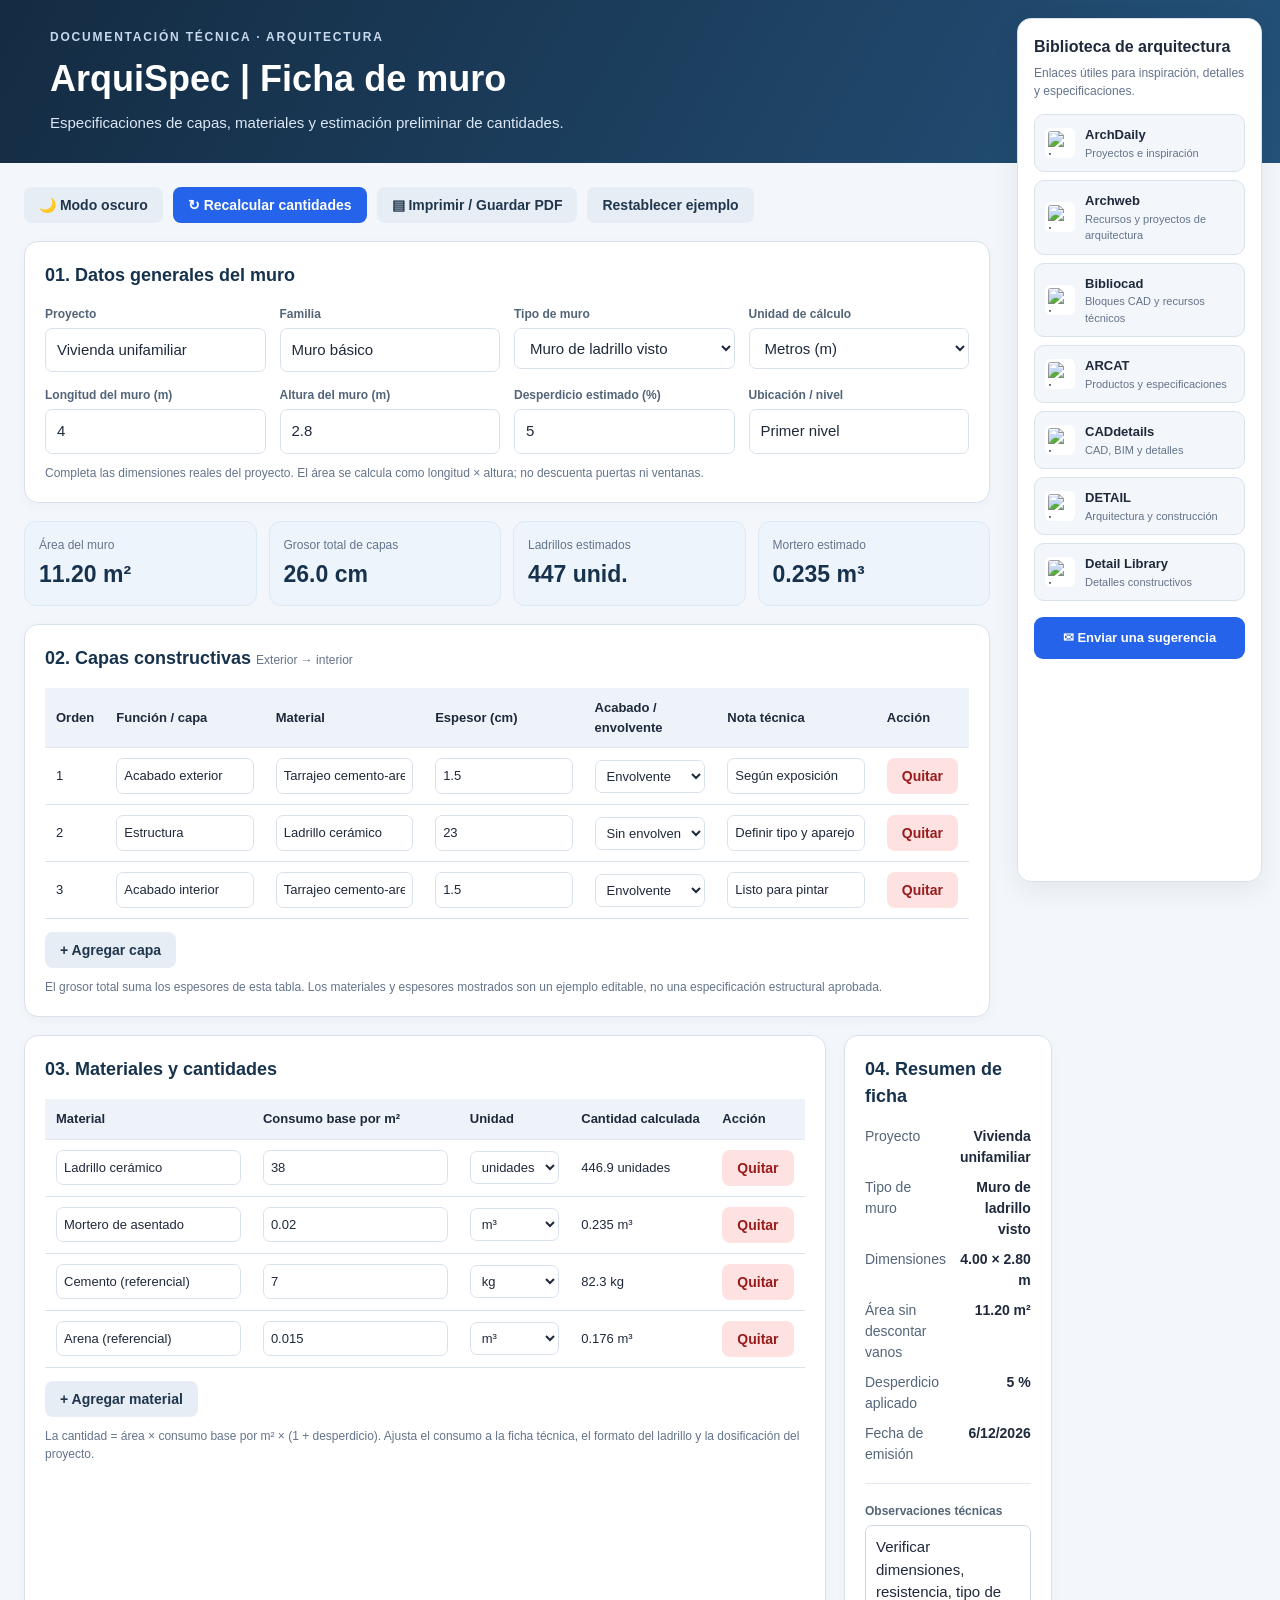
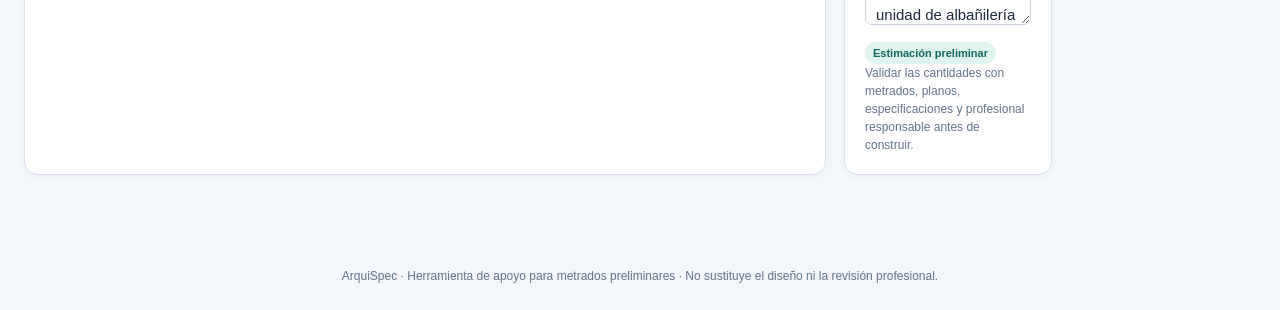
==== commit 7c43c867: "Add files via upload" ====
--- a/index.html
+++ b/index.html
@@ -135,7 +135,9 @@
 <aside class="side-resources" aria-label="Recursos externos de arquitectura">
   <h2>Biblioteca de arquitectura</h2>
   <p class="side-sub">Enlaces útiles para inspiración, detalles y especificaciones.</p>
-  <a class="resource-link" href="https://www.archdaily.com/" target="_blank" rel="noopener noreferrer"><img src="https://www.google.com/s2/favicons?domain=archdaily.com&sz=64" alt="Logo ArchDaily"><span><strong>ArchDaily</strong><small>Proyectos e inspiración</small></span></a>
+  <a class="resource-link" href="https://www.archdaily.com" target="_blank" rel="noopener noreferrer"><img src="https://www.google.com/s2/favicons?domain=archdaily.com&sz=64" alt="Logo ArchDaily"><span><strong>ArchDaily</strong><small>Proyectos e inspiración</small></span></a>
+  <a class="resource-link" href="https://www.archweb.com/es/" target="_blank" rel="noopener noreferrer"><img src="https://www.google.com/s2/favicons?domain=archweb.com&sz=64" alt="Logo Archweb"><span><strong>Archweb</strong><small>Recursos y proyectos de arquitectura</small></span></a>
+  <a class="resource-link" href="https://www.bibliocad.com" target="_blank" rel="noopener noreferrer"><img src="https://www.google.com/s2/favicons?domain=bibliocad.com&sz=64" alt="Logo Bibliocad"><span><strong>Bibliocad</strong><small>Bloques CAD y recursos técnicos</small></span></a>
   <a class="resource-link" href="https://www.arcat.com/" target="_blank" rel="noopener noreferrer"><img src="https://www.google.com/s2/favicons?domain=arcat.com&sz=64" alt="Logo ARCAT"><span><strong>ARCAT</strong><small>Productos y especificaciones</small></span></a>
   <a class="resource-link" href="https://www.caddetails.com/" target="_blank" rel="noopener noreferrer"><img src="https://www.google.com/s2/favicons?domain=caddetails.com&sz=64" alt="Logo CADdetails"><span><strong>CADdetails</strong><small>CAD, BIM y detalles</small></span></a>
   <a class="resource-link" href="https://www.detail.de/en" target="_blank" rel="noopener noreferrer"><img src="https://www.google.com/s2/favicons?domain=detail.de&sz=64" alt="Logo DETAIL"><span><strong>DETAIL</strong><small>Arquitectura y construcción</small></span></a>
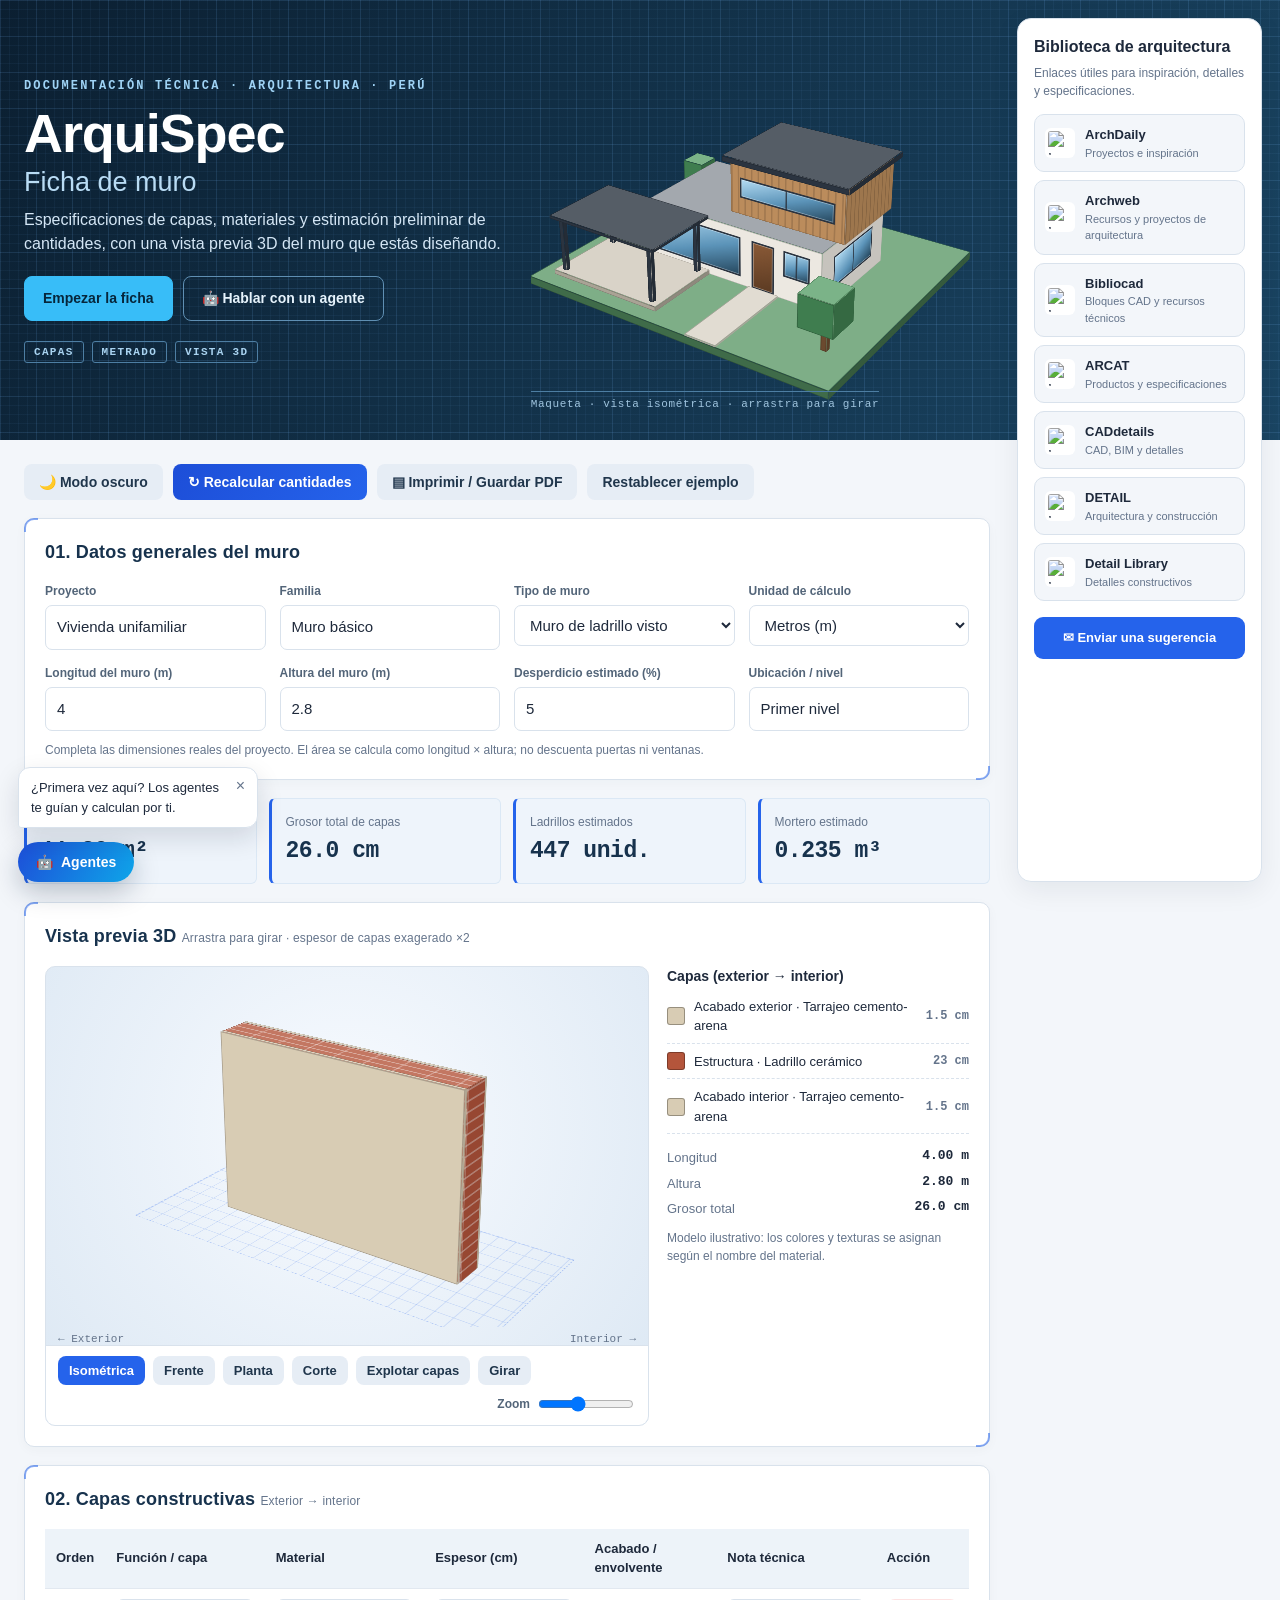
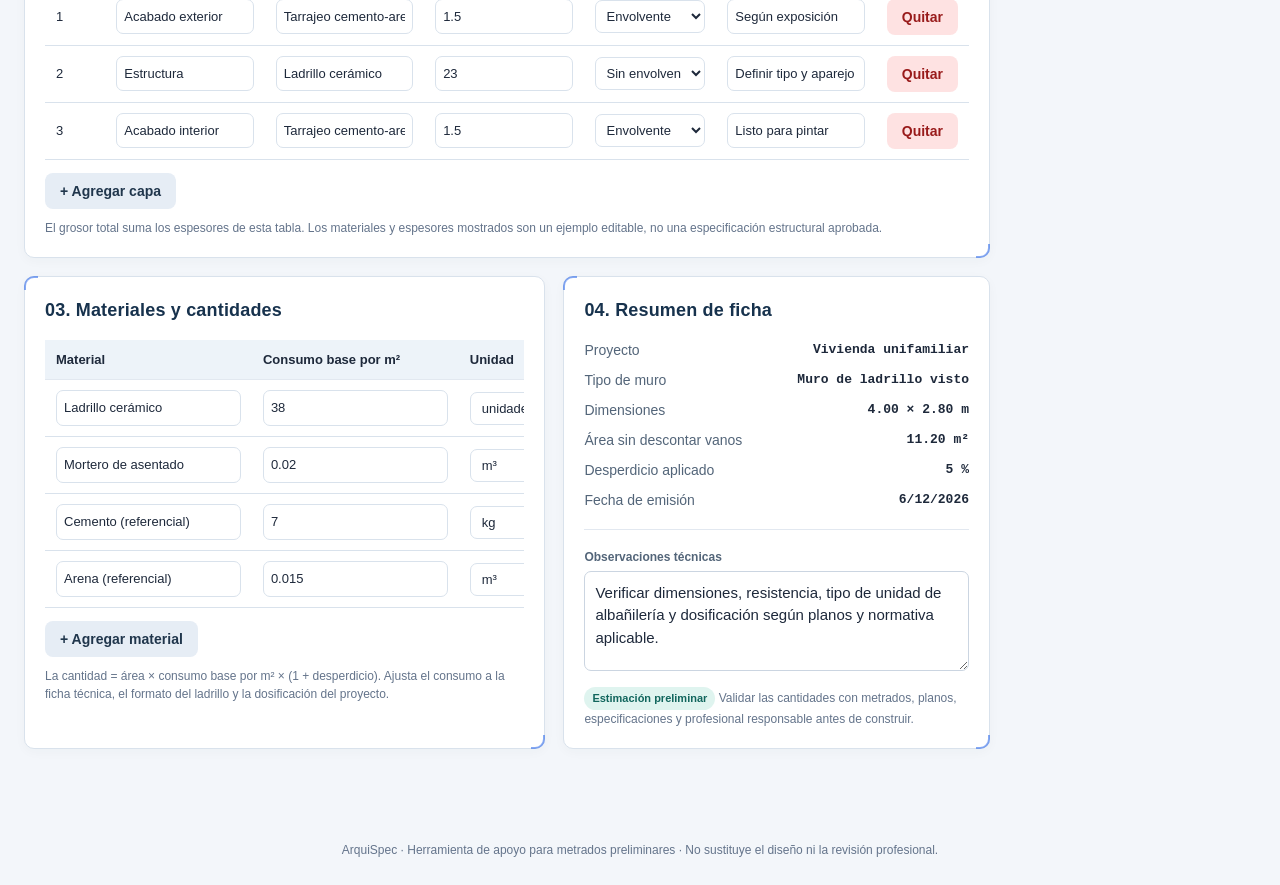
==== commit 1950789f: "Agregar agentes asistentes y diseño arquitectónico con vistas 3D - Panel flotante con 4 agentes (Guí" ====
--- a/index.html
+++ b/index.html
@@ -52,12 +52,25 @@
 @media print{.side-resources{display:none!important}header{padding-right:22px}main{margin:0;max-width:none;padding:0}body{--page:#fff;--panel:#fff;--text:#000;--line:#bbb;--tablehead:#eee;--hover:#fff;--field:#fff;--fieldtext:#000}}
 
 </style>
+<link rel="stylesheet" href="assets/arquitectura.css">
+<link rel="stylesheet" href="assets/agentes.css">
 </head>
 <body>
-<header>
-  <div class="eyebrow">Documentación técnica · Arquitectura</div>
-  <h1>ArquiSpec | Ficha de muro</h1>
-  <p>Especificaciones de capas, materiales y estimación preliminar de cantidades.</p>
+<header class="hero">
+  <div class="hero-copy">
+    <div class="eyebrow">Documentación técnica · Arquitectura · Perú</div>
+    <h1>ArquiSpec<span>Ficha de muro</span></h1>
+    <p>Especificaciones de capas, materiales y estimación preliminar de cantidades, con una vista previa 3D del muro que estás diseñando.</p>
+    <div class="hero-cta no-print">
+      <a class="btn-hero" href="#sec-datos">Empezar la ficha</a>
+      <button type="button" class="btn-hero ghost" onclick="Agentes.abrir()">🤖 Hablar con un agente</button>
+    </div>
+    <ul class="hero-meta"><li>Capas</li><li>Metrado</li><li>Vista 3D</li></ul>
+  </div>
+  <div class="hero-stage no-print">
+    <div class="scene" id="escenaCasa" role="img" aria-label="Maqueta 3D de una vivienda moderna. Arrastra para girarla." tabindex="0"><div class="rig" id="rigCasa"></div></div>
+    <div class="stage-tag">Maqueta · vista isométrica · arrastra para girar</div>
+  </div>
 </header>
 <main>
   <div class="toolbar">
@@ -66,7 +79,7 @@
     <button class="secondary" onclick="window.print()">▤ Imprimir / Guardar PDF</button>
     <button class="secondary" onclick="restablecer()">Restablecer ejemplo</button>
   </div>
-  <section class="panel">
+  <section class="panel" id="sec-datos">
     <h2>01. Datos generales del muro</h2>
     <div class="fields">
       <div><label for="proyecto">Proyecto</label><input id="proyecto" value="Vivienda unifamiliar"></div>
@@ -86,7 +99,37 @@
     <div class="stat"><span>Ladrillos estimados</span><strong id="ladrillos">— unid.</strong></div>
     <div class="stat"><span>Mortero estimado</span><strong id="mortero">— m³</strong></div>
   </div>
-  <section class="panel">
+  <section class="panel viewer no-print" id="sec-3d">
+    <h2>Vista previa 3D <small>Arrastra para girar · espesor de capas exagerado ×2</small></h2>
+    <div class="viewer-grid">
+      <div>
+        <div class="viewer-stage">
+          <div class="scene" id="escenaMuro" role="img" aria-label="Modelo 3D del muro con sus capas. Arrastra o usa las flechas del teclado para girarlo." tabindex="0"><div class="rig" id="rigMuro"></div></div>
+          <div class="viewer-axis" aria-hidden="true"><span>← Exterior</span><span>Interior →</span></div>
+          <div class="viewer-ctrls">
+            <button type="button" class="secondary" data-vista="iso" aria-pressed="true">Isométrica</button>
+            <button type="button" class="secondary" data-vista="frente" aria-pressed="false">Frente</button>
+            <button type="button" class="secondary" data-vista="planta" aria-pressed="false">Planta</button>
+            <button type="button" class="secondary" data-vista="corte" aria-pressed="false">Corte</button>
+            <button type="button" class="secondary" data-accion="explotar" aria-pressed="false">Explotar capas</button>
+            <button type="button" class="secondary" data-accion="girar" aria-pressed="false">Girar</button>
+            <label for="zoomMuro">Zoom <input id="zoomMuro" type="range" min="0.6" max="1.6" step="0.05" value="1"></label>
+          </div>
+        </div>
+      </div>
+      <aside class="viewer-legend" aria-label="Leyenda de capas">
+        <h3>Capas (exterior → interior)</h3>
+        <ol id="legendCapas"></ol>
+        <dl>
+          <dt>Longitud</dt><dd id="v3dLargo">—</dd>
+          <dt>Altura</dt><dd id="v3dAlto">—</dd>
+          <dt>Grosor total</dt><dd id="v3dGrosor">—</dd>
+        </dl>
+        <p class="note">Modelo ilustrativo: los colores y texturas se asignan según el nombre del material.</p>
+      </aside>
+    </div>
+  </section>
+  <section class="panel" id="sec-capas">
     <h2>02. Capas constructivas <small>Exterior → interior</small></h2>
     <div class="table-wrap"><table id="capas">
       <thead><tr><th>Orden</th><th>Función / capa</th><th>Material</th><th>Espesor (cm)</th><th>Acabado / envolvente</th><th>Nota técnica</th><th class="no-print">Acción</th></tr></thead>
@@ -100,7 +143,7 @@
     <p class="note">El grosor total suma los espesores de esta tabla. Los materiales y espesores mostrados son un ejemplo editable, no una especificación estructural aprobada.</p>
   </section>
   <div class="split">
-    <section class="panel">
+    <section class="panel" id="sec-materiales">
       <h2>03. Materiales y cantidades</h2>
       <div class="table-wrap"><table id="materiales">
         <thead><tr><th>Material</th><th>Consumo base por m²</th><th>Unidad</th><th>Cantidad calculada</th><th class="no-print">Acción</th></tr></thead>
@@ -114,7 +157,7 @@
       <div class="table-actions no-print"><button class="secondary" onclick="agregarMaterial()">+ Agregar material</button></div>
       <p class="note">La cantidad = área × consumo base por m² × (1 + desperdicio). Ajusta el consumo a la ficha técnica, el formato del ladrillo y la dosificación del proyecto.</p>
     </section>
-    <section class="panel">
+    <section class="panel" id="sec-resumen">
       <h2>04. Resumen de ficha</h2>
       <div class="summary-list">
         <div>Proyecto</div><div id="resProyecto">Vivienda unifamiliar</div>
@@ -183,7 +226,7 @@
  document.querySelector('#materiales tbody').appendChild(tr);calcular()
 }
 function restablecer(){if(confirm('¿Restablecer los valores iniciales de esta ficha?'))location.reload()}
-document.querySelectorAll('input,select,textarea').forEach(el=>el.addEventListener('input',calcular));
+document.addEventListener('input',e=>{if(!e.target.closest('.ag-panel'))calcular()});
 document.getElementById('fecha').textContent=new Date().toLocaleDateString('es-PE');
 calcular();
 
@@ -197,5 +240,7 @@
 (function(){let theme='light';try{theme=localStorage.getItem('arquispec-theme')||'light'}catch(e){}applyTheme(theme)})();
 
 </script>
+<script src="assets/visor3d.js"></script>
+<script src="assets/agentes.js"></script>
 </body>
 </html>
--- a/assets/arquitectura.css
+++ b/assets/arquitectura.css
@@ -0,0 +1,107 @@
+/* ArquiSpec · diseño arquitectónico (plano técnico + escenas 3D con CSS) */
+:root{--accent:#38bdf8;--stage-a:#f8fbff;--stage-b:#dbe7f3;--grid:rgba(37,99,235,.16);--mono:ui-monospace,"Cascadia Mono","SFMono-Regular",Consolas,monospace}
+body.dark{--stage-a:#34393f;--stage-b:#202429;--grid:rgba(125,190,255,.16)}
+
+/* ---------- Encabezado / hero con maqueta 3D ---------- */
+header.hero,body.dark header.hero{
+  position:relative;overflow:hidden;color:#fff;
+  display:grid;grid-template-columns:minmax(0,1.05fr) minmax(0,.95fr);gap:10px;align-items:center;
+  padding:30px 300px 30px 24px;min-height:420px;
+  background:
+    linear-gradient(rgba(125,190,255,.09) 1px,transparent 1px) 0 0/36px 36px,
+    linear-gradient(90deg,rgba(125,190,255,.09) 1px,transparent 1px) 0 0/36px 36px,
+    linear-gradient(rgba(125,190,255,.05) 1px,transparent 1px) 0 0/9px 9px,
+    linear-gradient(90deg,rgba(125,190,255,.05) 1px,transparent 1px) 0 0/9px 9px,
+    linear-gradient(120deg,#0b1f31,#1a4563);
+}
+body.dark header.hero{background:
+    linear-gradient(rgba(180,200,220,.07) 1px,transparent 1px) 0 0/36px 36px,
+    linear-gradient(90deg,rgba(180,200,220,.07) 1px,transparent 1px) 0 0/36px 36px,
+    linear-gradient(120deg,#15181c,#2d343b)}
+.hero .eyebrow{letter-spacing:.18em;text-transform:uppercase;font-size:12px;color:#9fd3f5;font-weight:700;font-family:var(--mono)}
+.hero h1{margin:10px 0 12px;font-size:clamp(32px,5vw,54px);line-height:1.04;letter-spacing:-.02em}
+.hero h1 span{display:block;font-size:.5em;font-weight:500;letter-spacing:0;color:#b9dcf5;margin-top:6px}
+.hero p{max-width:520px;color:#d4e6f5;margin:0 0 20px;font-size:16px}
+.hero-cta{display:flex;flex-wrap:wrap;gap:10px;margin-bottom:20px}
+.btn-hero{display:inline-flex;align-items:center;gap:8px;text-decoration:none;border:1px solid var(--accent);background:var(--accent);color:#06263b;border-radius:8px;padding:11px 18px;font-weight:700;font-size:14px;cursor:pointer;transition:transform .15s,filter .15s}
+.btn-hero:hover{transform:translateY(-1px);filter:brightness(1.06)}
+.btn-hero.ghost{background:transparent;color:#e6f3fc;border-color:#5f8fb3}
+.hero-meta{display:flex;gap:8px;list-style:none;padding:0;margin:0;flex-wrap:wrap}
+.hero-meta li{font:700 11px var(--mono);letter-spacing:.12em;text-transform:uppercase;border:1px solid #4d7ea3;color:#a9d3f0;padding:4px 9px;border-radius:3px}
+.hero-stage{position:relative;height:380px}
+.hero-stage .scene{height:100%}
+.stage-tag{position:absolute;left:0;bottom:0;font:11px var(--mono);letter-spacing:.06em;color:#9fc4de;border-top:1px solid #4d7ea3;padding-top:6px}
+
+/* ---------- Motor de escenas 3D (CSS) ---------- */
+.scene{position:relative;perspective:1200px;perspective-origin:50% 38%;display:grid;place-items:center;overflow:hidden;touch-action:none;cursor:grab;user-select:none;-webkit-user-select:none;outline-offset:3px}
+.scene:active{cursor:grabbing}
+.scene:focus-visible{outline:2px solid var(--accent)}
+.rig{position:relative;width:0;height:0;transform-style:preserve-3d;will-change:transform}
+.rig.anim{transition:transform .85s cubic-bezier(.22,.8,.26,1)}
+.cub{position:absolute;left:0;top:0;width:0;height:0;transform-style:preserve-3d;transition:transform .6s cubic-bezier(.22,.8,.26,1)}
+.f{position:absolute;left:0;top:0;backface-visibility:hidden;-webkit-backface-visibility:hidden;border:1px solid rgba(0,0,0,.22);box-sizing:border-box}
+.f::after{content:"";position:absolute;inset:0;pointer-events:none;background:var(--sh,transparent)}
+.f-front{--sh:transparent}.f-back{--sh:rgba(0,0,0,.28)}.f-right{--sh:rgba(0,0,0,.16)}.f-left{--sh:rgba(0,0,0,.32)}.f-top{--sh:rgba(255,255,255,.2)}.f-bottom{--sh:rgba(0,0,0,.45)}
+.win{position:absolute;border:2px solid #2b3440;background:linear-gradient(160deg,#b4dcf3 0%,#5b93b8 55%,#26485f 100%);box-shadow:inset 0 0 0 1px rgba(255,255,255,.35);z-index:1}
+.win::before{content:"";position:absolute;inset:0;background:linear-gradient(90deg,transparent calc(50% - 1px),rgba(43,52,64,.85) 0 calc(50% + 1px),transparent 0)}
+.win.door{background:linear-gradient(160deg,#8a5a37,#5b3a22)}.win.door::before{display:none}
+.suelo{position:absolute;left:0;top:0;background:
+  linear-gradient(var(--grid) 1px,transparent 1px) 0 0/20px 20px,
+  linear-gradient(90deg,var(--grid) 1px,transparent 1px) 0 0/20px 20px;
+  border:1px dashed rgba(37,99,235,.35);backface-visibility:hidden}
+
+/* Texturas de materiales */
+.tex-ladrillo{background-image:linear-gradient(rgba(255,255,255,.38) 2px,transparent 2px),linear-gradient(90deg,rgba(255,255,255,.28) 2px,transparent 2px);background-size:100% 11px,34px 100%}
+.tex-concreto{background-image:radial-gradient(rgba(0,0,0,.14) 1px,transparent 1.5px);background-size:9px 9px}
+.tex-placa{background-image:linear-gradient(90deg,rgba(0,0,0,.09) 1px,transparent 1px);background-size:60px 100%}
+.tex-aislante{background-image:repeating-linear-gradient(45deg,rgba(255,255,255,.28) 0 4px,transparent 4px 9px)}
+.tex-madera{background-image:repeating-linear-gradient(90deg,rgba(0,0,0,.14) 0 2px,transparent 2px 9px)}
+
+/* ---------- Visor 3D del muro ---------- */
+.viewer-grid{display:grid;grid-template-columns:minmax(0,1.6fr) minmax(220px,.8fr);gap:18px}
+.viewer-stage{border:1px solid var(--line);border-radius:10px;overflow:hidden;background:radial-gradient(circle at 50% 35%,var(--stage-a),var(--stage-b))}
+.viewer-stage .scene{height:360px}
+.viewer-ctrls{display:flex;flex-wrap:wrap;gap:8px;align-items:center;padding:10px 12px;border-top:1px solid var(--line);background:var(--panel)}
+.viewer-ctrls button{padding:7px 11px;font-size:13px}
+.viewer-ctrls button[aria-pressed="true"]{background:var(--blue);color:#fff}
+.viewer-ctrls label{display:flex;align-items:center;gap:6px;margin:0 0 0 auto;font-size:12px}
+.viewer-ctrls input[type=range]{width:96px;padding:0}
+.viewer-legend h3{font-size:14px;margin:0 0 10px;color:var(--text)}
+.viewer-legend ol{list-style:none;margin:0 0 14px;padding:0;display:grid;gap:8px}
+.viewer-legend li{display:grid;grid-template-columns:18px 1fr auto;gap:9px;align-items:center;font-size:13px;border-bottom:1px dashed var(--line);padding-bottom:7px}
+.viewer-legend .sw{width:18px;height:18px;border-radius:3px;border:1px solid rgba(0,0,0,.3)}
+.viewer-legend li b{font:700 12px var(--mono);color:var(--muted)}
+.viewer-legend dl{display:grid;grid-template-columns:1fr auto;gap:6px 10px;margin:0;font-size:13px}
+.viewer-legend dt{color:var(--muted)}.viewer-legend dd{margin:0;font:700 13px var(--mono);text-align:right}
+.viewer-axis{display:flex;justify-content:space-between;font:11px var(--mono);color:var(--muted);padding:6px 12px 0}
+
+/* ---------- Detalles de plano técnico ---------- */
+.panel{position:relative;border-radius:10px}
+.panel::before,.panel::after{content:"";position:absolute;width:12px;height:12px;border:0 solid var(--blue);opacity:.55;pointer-events:none}
+.panel::before{top:-1px;left:-1px;border-width:2px 0 0 2px;border-top-left-radius:10px}
+.panel::after{right:-1px;bottom:-1px;border-width:0 2px 2px 0;border-bottom-right-radius:10px}
+.panel h2{letter-spacing:.01em}
+.stat{position:relative;border-left:3px solid var(--blue);border-radius:6px}
+.stat strong{font-family:var(--mono);letter-spacing:-.02em}
+.summary-list div:nth-child(even){font-family:var(--mono);font-size:13px}
+.toolbar .primary{background:linear-gradient(120deg,#1d4ed8,#2563eb)}
+
+/* Evita que las tablas anchas desborden la página en pantallas pequeñas */
+.split>.panel,.viewer-grid>*{min-width:0}
+
+/* ---------- Responsive ---------- */
+@media(max-width:1100px){
+  header.hero,body.dark header.hero{padding:26px 22px;grid-template-columns:1fr;min-height:0}
+  .hero-stage{height:320px}
+}
+@media(max-width:850px){.viewer-grid{grid-template-columns:1fr}.viewer-stage .scene{height:320px}}
+@media(max-width:480px){.hero-stage{height:270px}.viewer-stage .scene{height:270px}.viewer-ctrls label{margin-left:0;width:100%}}
+
+@media(prefers-reduced-motion:reduce){.rig.anim,.cub{transition:none}.btn-hero{transition:none}}
+
+@media print{
+  header.hero,body.dark header.hero{display:block;min-height:0;padding:14px 18px;background:#17324d!important;-webkit-print-color-adjust:exact;print-color-adjust:exact}
+  .hero-stage,.hero-cta,.hero-meta,.viewer,.ag-fab,.ag-panel,.ag-hint{display:none!important}
+  .hero h1{font-size:24px;margin:4px 0}.hero p{margin:0;font-size:12px}
+  .panel::before,.panel::after{display:none}
+}
--- a/assets/agentes.css
+++ b/assets/agentes.css
@@ -0,0 +1,38 @@
+/* ArquiSpec · panel de agentes asistentes */
+.ag-fab{position:fixed;left:18px;bottom:18px;z-index:50;display:inline-flex;align-items:center;gap:8px;padding:12px 18px;border-radius:999px;background:linear-gradient(120deg,#1d4ed8,#0ea5e9);color:#fff;font-weight:700;font-size:14px;box-shadow:0 10px 26px #0b1f3a40;border:0;cursor:pointer;transition:transform .15s}
+.ag-fab:hover{transform:translateY(-2px)}
+.ag-fab:focus-visible,.ag-panel button:focus-visible,.ag-panel input:focus-visible{outline:3px solid #93c5fd;outline-offset:2px}
+.ag-hint{position:fixed;left:18px;bottom:72px;z-index:50;max-width:240px;background:var(--panel);color:var(--text);border:1px solid var(--line);border-radius:12px 12px 12px 3px;padding:10px 12px;font-size:13px;box-shadow:0 10px 26px #0f172a22;animation:ag-in .35s ease both}
+.ag-hint button{all:unset;cursor:pointer;float:right;margin-left:8px;color:var(--muted);font-size:16px;line-height:1}
+.ag-panel{position:fixed;left:18px;bottom:18px;z-index:60;width:min(390px,calc(100vw - 36px));height:min(640px,calc(100vh - 36px));display:flex;flex-direction:column;background:var(--panel);color:var(--text);border:1px solid var(--line);border-radius:16px;box-shadow:0 18px 50px #0b1f3a45;overflow:hidden;animation:ag-in .25s ease both}
+.ag-panel[hidden]{display:none}
+.ag-head{display:flex;align-items:center;gap:10px;padding:12px 14px;background:linear-gradient(120deg,#0f2a44,#1d5a86);color:#fff}
+.ag-head strong{display:block;font-size:15px}.ag-head small{display:block;font-size:11px;color:#bfdcf1}
+.ag-head .ag-close{all:unset;cursor:pointer;margin-left:auto;font-size:22px;line-height:1;padding:2px 8px;border-radius:6px}
+.ag-head .ag-close:hover{background:#ffffff26}
+.ag-tabs{display:flex;gap:6px;padding:8px 10px;border-bottom:1px solid var(--line);overflow-x:auto;scrollbar-width:thin}
+.ag-tabs button{flex:0 0 auto;padding:6px 10px;border-radius:999px;font-size:12px;background:var(--page);color:var(--text);border:1px solid var(--line)}
+.ag-tabs button[aria-selected="true"]{background:var(--blue);color:#fff;border-color:var(--blue)}
+.ag-msgs{flex:1;overflow-y:auto;padding:14px;display:flex;flex-direction:column;gap:10px;background:var(--page)}
+.ag-msg{max-width:88%;padding:9px 12px;border-radius:12px;font-size:13.5px;line-height:1.45;white-space:pre-line;animation:ag-in .2s ease both}
+.ag-msg.bot{align-self:flex-start;background:var(--panel);border:1px solid var(--line);border-bottom-left-radius:3px}
+.ag-msg.me{align-self:flex-end;background:var(--blue);color:#fff;border-bottom-right-radius:3px}
+.ag-msg .who{display:block;font-size:11px;font-weight:700;color:var(--muted);margin-bottom:3px;letter-spacing:.02em}
+.ag-msg a{display:block;margin-top:6px;color:var(--blue);font-weight:650;text-decoration:none}
+.ag-msg a:hover{text-decoration:underline}
+.ag-typing{display:inline-flex;gap:4px;padding:3px 0}
+.ag-typing i{width:6px;height:6px;border-radius:50%;background:var(--muted);animation:ag-dot 1s infinite}
+.ag-typing i:nth-child(2){animation-delay:.15s}.ag-typing i:nth-child(3){animation-delay:.3s}
+.ag-chips{display:flex;flex-wrap:wrap;gap:6px;padding:8px 12px;border-top:1px solid var(--line);max-height:116px;overflow-y:auto}
+.ag-chips button{padding:6px 10px;font-size:12px;border-radius:999px;background:var(--panel);color:var(--blue);border:1px solid var(--blue);font-weight:600}
+.ag-chips button:hover{background:var(--blue);color:#fff}
+.ag-form{display:flex;gap:8px;padding:10px 12px;border-top:1px solid var(--line)}
+.ag-form input{flex:1;min-width:0}
+.ag-form button{padding:9px 14px}
+.ag-foot{font-size:10.5px;color:var(--muted);padding:0 12px 9px;text-align:center}
+.ag-flash{animation:ag-flash 1.8s ease}
+@keyframes ag-in{from{opacity:0;transform:translateY(8px)}to{opacity:1;transform:none}}
+@keyframes ag-dot{0%,80%,100%{opacity:.25}40%{opacity:1}}
+@keyframes ag-flash{0%,100%{box-shadow:0 3px 12px #18324d08}20%,70%{box-shadow:0 0 0 4px #38bdf8aa,0 8px 28px #38bdf855}}
+@media(max-width:520px){.ag-panel{left:8px;bottom:8px;width:calc(100vw - 16px);height:min(560px,72vh)}.ag-fab{left:10px;bottom:10px}.ag-hint{left:10px;bottom:62px}}
+@media(prefers-reduced-motion:reduce){.ag-panel,.ag-msg,.ag-hint,.ag-flash,.ag-typing i{animation:none}.ag-fab{transition:none}}
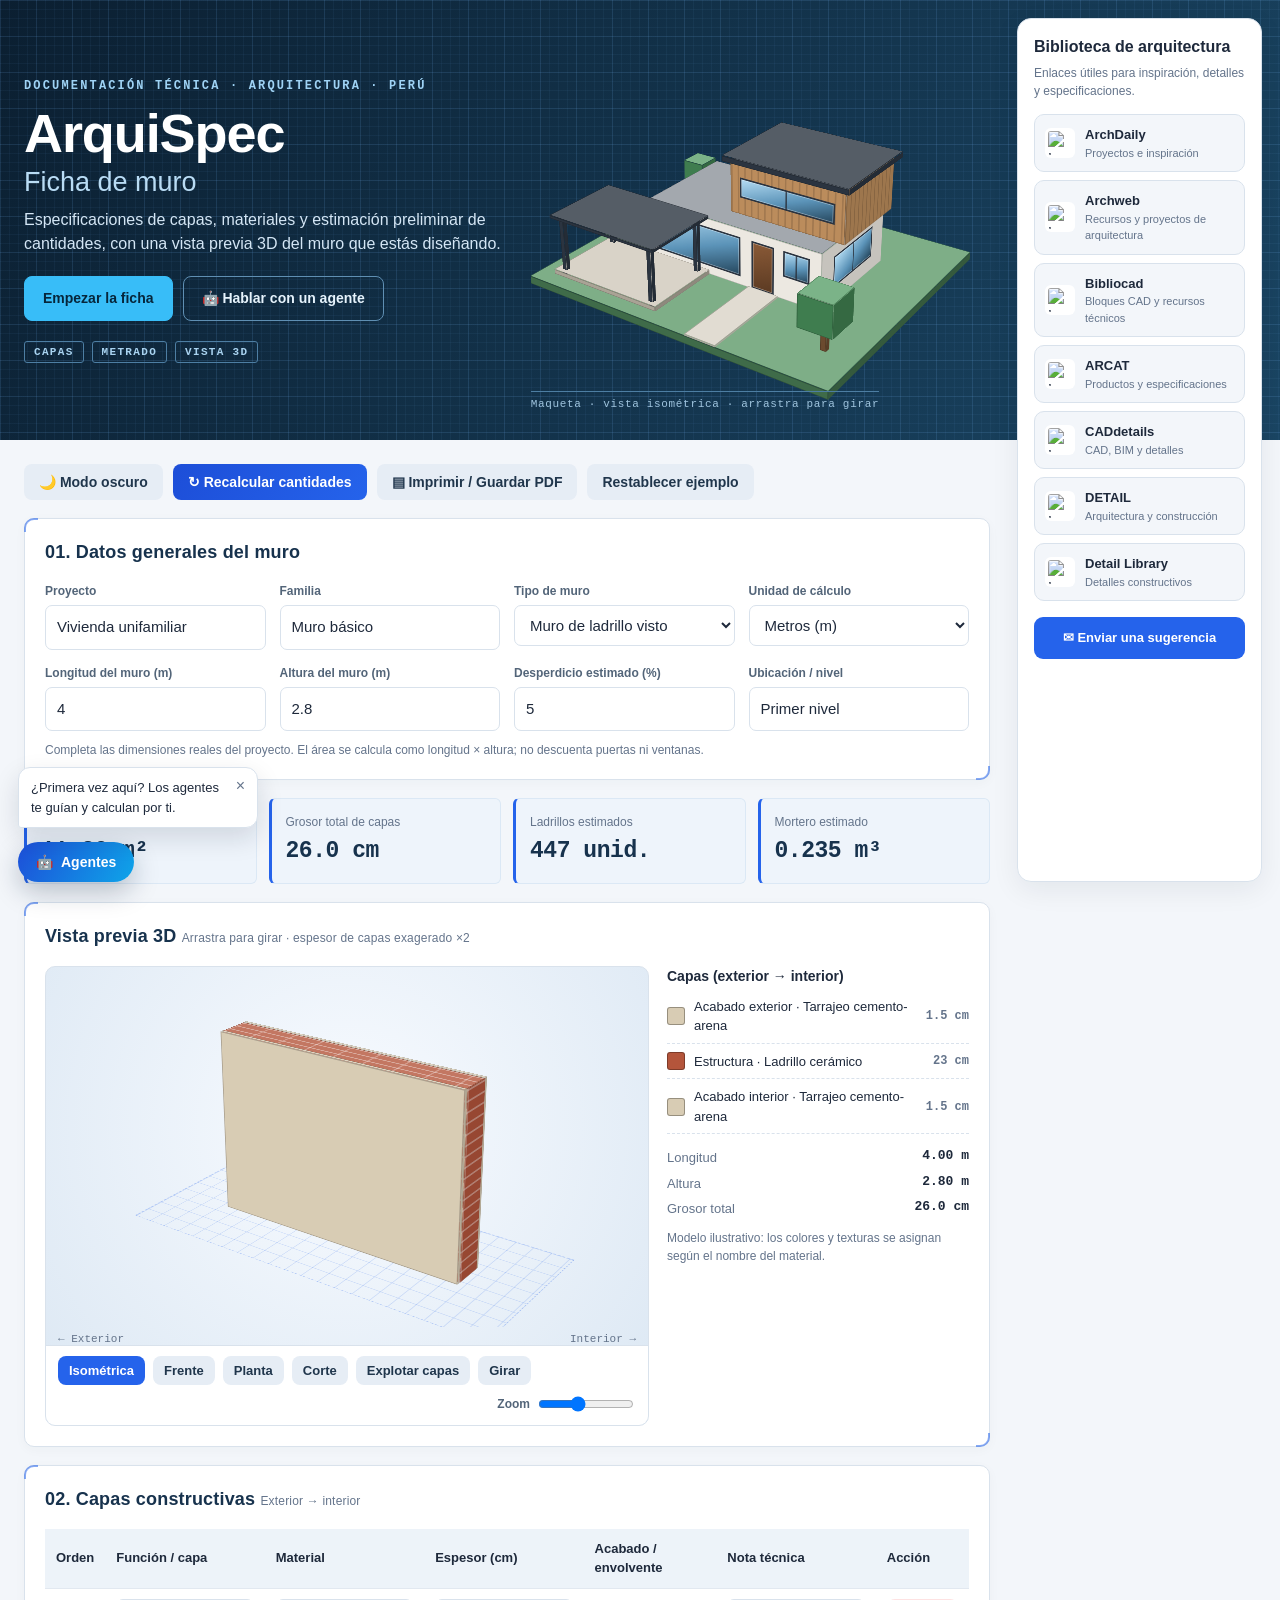
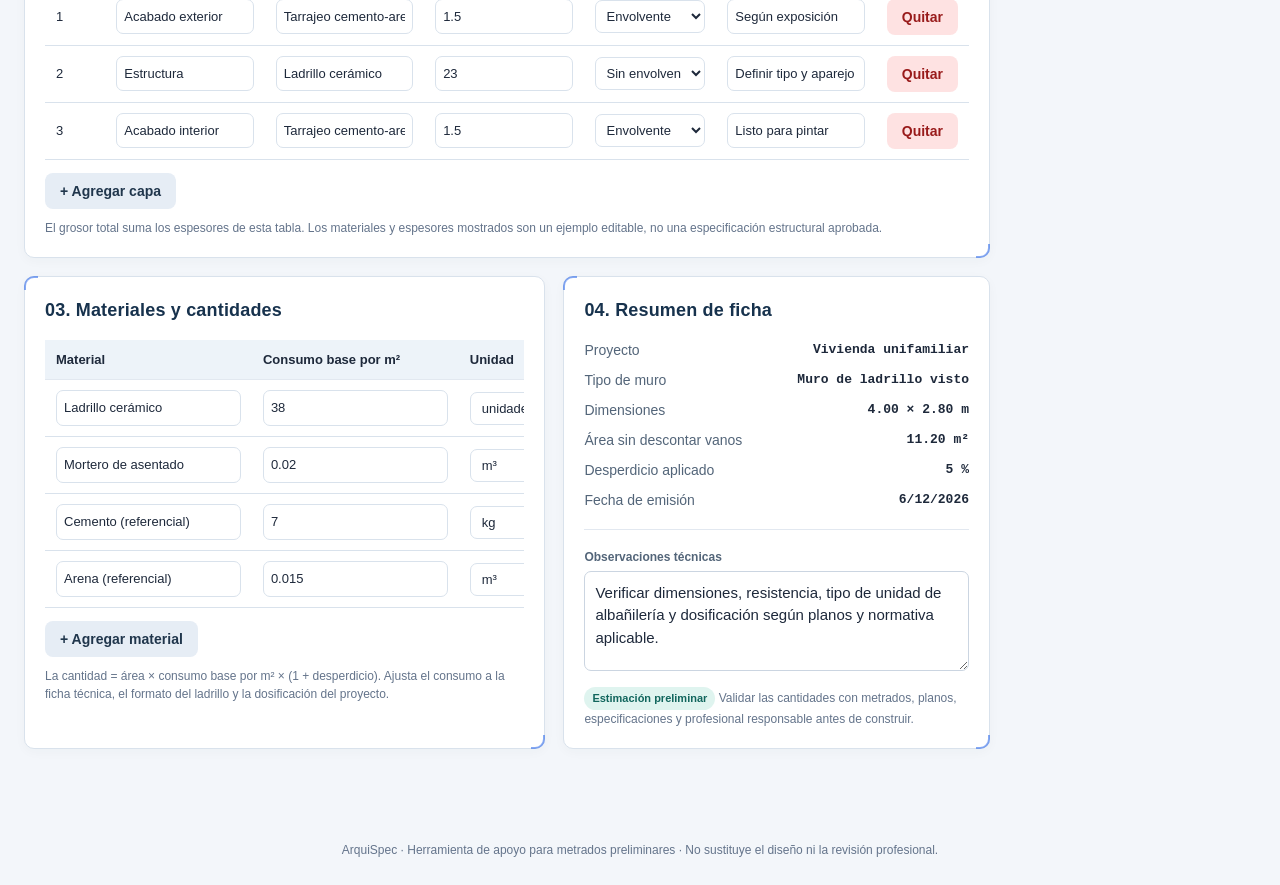
==== commit 3e5d6c08: "Agregar sistema de usuarios: correo con contrasena y cuenta de Google (Firebase Auth) - assets/auth." ====
--- a/index.html
+++ b/index.html
@@ -54,6 +54,7 @@
 </style>
 <link rel="stylesheet" href="assets/arquitectura.css">
 <link rel="stylesheet" href="assets/agentes.css">
+<link rel="stylesheet" href="assets/auth.css">
 </head>
 <body>
 <header class="hero">
@@ -78,6 +79,7 @@
     <button class="primary" onclick="calcular()">↻ Recalcular cantidades</button>
     <button class="secondary" onclick="window.print()">▤ Imprimir / Guardar PDF</button>
     <button class="secondary" onclick="restablecer()">Restablecer ejemplo</button>
+    <div class="au-slot no-print" id="auSlot" hidden></div>
   </div>
   <section class="panel" id="sec-datos">
     <h2>01. Datos generales del muro</h2>
@@ -226,7 +228,7 @@
  document.querySelector('#materiales tbody').appendChild(tr);calcular()
 }
 function restablecer(){if(confirm('¿Restablecer los valores iniciales de esta ficha?'))location.reload()}
-document.addEventListener('input',e=>{if(!e.target.closest('.ag-panel'))calcular()});
+document.addEventListener('input',e=>{if(!e.target.closest('.ag-panel,.au-overlay'))calcular()});
 document.getElementById('fecha').textContent=new Date().toLocaleDateString('es-PE');
 calcular();
 
@@ -242,5 +244,6 @@
 </script>
 <script src="assets/visor3d.js"></script>
 <script src="assets/agentes.js"></script>
+<script type="module" src="assets/auth.js"></script>
 </body>
 </html>
--- a/assets/auth.css
+++ b/assets/auth.css
@@ -0,0 +1,39 @@
+/* ArquiSpec · usuarios (inicio de sesión) */
+.au-slot{margin-left:auto;display:flex;align-items:center}
+.au-slot[hidden]{display:none}
+.au-chip{display:flex;align-items:center;gap:10px;background:var(--panel,#fff);border:1px solid var(--line,#d9e2ec);border-radius:999px;padding:4px 6px 4px 5px}
+.au-avatar{width:30px;height:30px;border-radius:50%;flex-shrink:0;display:inline-flex;align-items:center;justify-content:center;background:var(--blue,#2563eb);color:#fff;font-weight:700;font-size:14px;object-fit:cover}
+.au-info{display:flex;flex-direction:column;line-height:1.15;min-width:0}
+.au-info strong{font-size:13px;color:var(--text,#1e293b);max-width:170px;overflow:hidden;text-overflow:ellipsis;white-space:nowrap}
+.au-info small{font-size:11px;color:var(--muted,#64748b);max-width:170px;overflow:hidden;text-overflow:ellipsis;white-space:nowrap}
+.au-out{padding:6px 12px!important;font-size:12px!important;border-radius:999px!important}
+
+.au-overlay{position:fixed;inset:0;z-index:100;display:flex;align-items:center;justify-content:center;padding:16px;background:rgba(15,23,42,.55);backdrop-filter:blur(2px)}
+.au-overlay[hidden]{display:none}
+body.au-abierto{overflow:hidden}
+.au-modal{position:relative;width:min(420px,100%);max-height:calc(100vh - 32px);overflow:auto;background:var(--panel,#fff);color:var(--text,#1e293b);border:1px solid var(--line,#d9e2ec);border-radius:16px;padding:24px;box-shadow:0 24px 70px rgba(15,23,42,.35)}
+.au-modal h2{margin:0 0 14px;font-size:20px;color:var(--text,#1e293b)}
+.au-close{position:absolute;top:10px;right:12px;width:34px;height:34px;padding:0!important;border-radius:50%!important;background:transparent;color:var(--muted,#64748b);font-size:24px;line-height:1}
+.au-close:hover{background:var(--hover,#f1f5f9)}
+.au-tabs{display:grid;grid-template-columns:1fr 1fr;gap:4px;background:var(--tablehead,#edf3f9);padding:4px;border-radius:10px;margin-bottom:16px}
+.au-tabs button{background:transparent;color:var(--muted,#64748b);padding:8px 10px;border-radius:8px;font-size:13px}
+.au-tabs button[aria-selected="true"]{background:var(--panel,#fff);color:var(--text,#1e293b);box-shadow:0 1px 4px rgba(15,23,42,.15)}
+.au-google{display:flex;align-items:center;justify-content:center;gap:10px;width:100%;padding:11px 14px;background:#fff;color:#1f2937;border:1px solid #cbd5e1;border-radius:9px;font-weight:650}
+.au-google:hover{background:#f8fafc}
+.au-g{display:inline-flex;align-items:center;justify-content:center;width:22px;height:22px;border-radius:50%;background:#fff;border:1px solid #dadce0;font-weight:800;font-size:14px;color:#4285f4}
+.au-sep{display:flex;align-items:center;gap:10px;margin:16px 0;color:var(--muted,#64748b);font-size:12px}
+.au-sep::before,.au-sep::after{content:"";flex:1;height:1px;background:var(--line,#d9e2ec)}
+.au-form [data-solo][hidden]{display:none}
+.au-form>div{margin-bottom:12px}
+.au-hint{font-size:12px;color:var(--muted,#64748b);margin:-4px 0 10px}
+.au-msg{min-height:0;margin:4px 0 10px;font-size:13px;border-radius:8px}
+.au-msg.err{padding:9px 11px;background:#fee2e2;color:#991b1b}
+.au-msg.ok{padding:9px 11px;background:#dcfce7;color:#166534}
+.au-submit{width:100%;background:var(--blue,#2563eb);color:#fff;padding:11px 14px}
+.au-link{display:block;margin:12px auto 0;background:transparent;color:var(--blue,#2563eb);font-size:13px;padding:4px 8px;text-decoration:underline}
+.au-busy{cursor:progress}
+.au-busy button,.au-busy input{opacity:.7}
+.au-modal button:focus-visible,.au-modal input:focus-visible{outline:3px solid #93c5fd;outline-offset:2px}
+body.dark .au-overlay{background:rgba(0,0,0,.65)}
+@media(max-width:520px){.au-slot{margin-left:0;width:100%}.au-chip{width:100%}.au-modal{padding:20px}}
+@media print{.au-slot,.au-overlay{display:none!important}}
